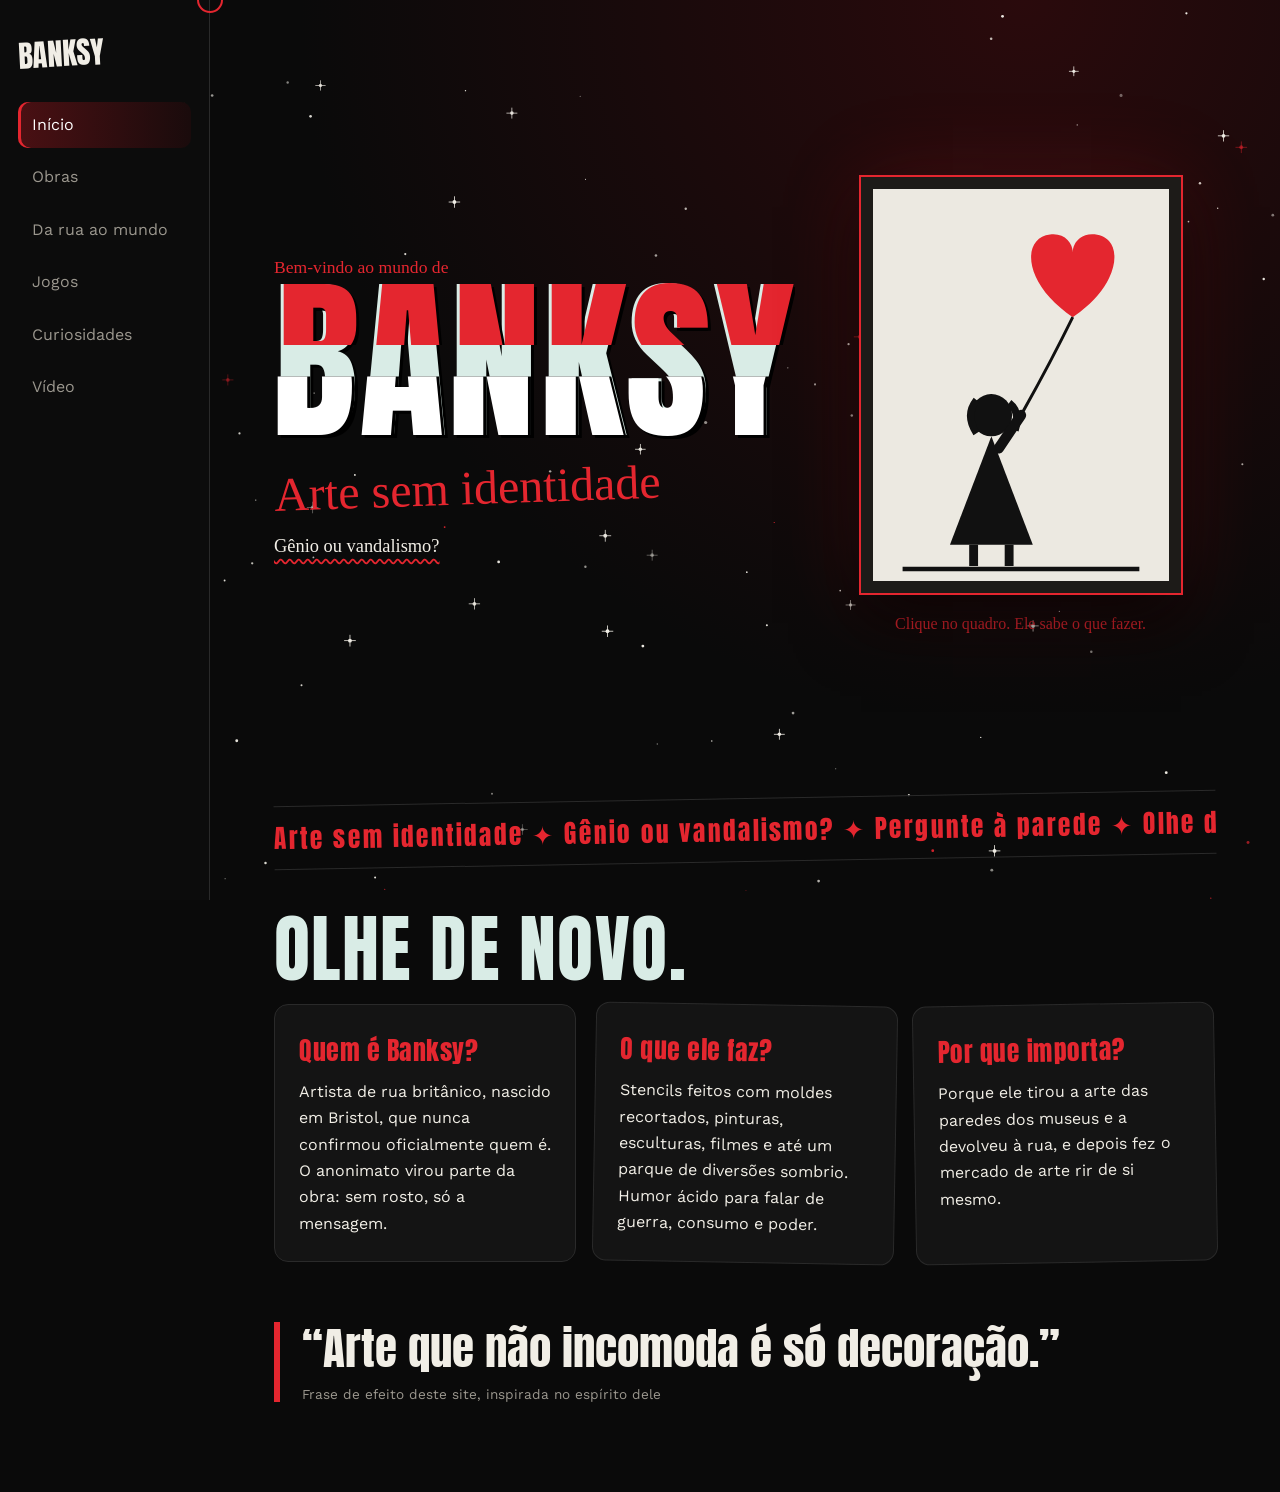
==== index.html @ e1e039fa "Update art pieces list in index.html" ====
<!DOCTYPE html>
<html lang="pt-BR">
<head>
<meta charset="UTF-8">
<meta name="viewport" content="width=device-width, initial-scale=1">
<title>Banksy · Arte sem identidade</title>
<link rel="preconnect" href="https://fonts.googleapis.com">
<link rel="preconnect" href="https://fonts.gstatic.com" crossorigin>
<link href="https://fonts.googleapis.com/css2?family=Anton&family=Permanent+Marker&family=Work+Sans:wght@400;500;700&display=swap" rel="stylesheet">
<style>
:root{--bg:#0a0a0a;--ink:#f1eee6;--red:#e4262f;--mute:#9b978e;--line:#2a2a2a;--card:#141414}
*{box-sizing:border-box;margin:0}
html{scroll-behavior:smooth}
body{background:var(--bg);color:var(--ink);font:400 1rem/1.65 'Work Sans',system-ui,sans-serif;padding-left:210px;min-height:100vh;
background-image:radial-gradient(circle at 80% 0,#2a0a0c 0,transparent 40%)}
h1,h2,h3{font-family:Anton,Impact,sans-serif;font-weight:400;letter-spacing:.02em}
.hand{font-family:'Permanent Marker',cursive;color:var(--red)}
:focus-visible{outline:2px solid var(--red);outline-offset:3px}
.side{position:fixed;inset:0 auto 0 0;width:210px;padding:28px 18px;border-right:1px solid var(--line);background:#0c0c0c;display:flex;flex-direction:column;gap:6px;z-index:20}
.logo{font:1.9rem Anton;color:var(--ink);text-decoration:none;margin-bottom:22px;transform:rotate(-3deg);display:inline-block}
.side button{all:unset;cursor:pointer;padding:10px 14px;border-radius:10px;color:var(--mute);transition:.2s;user-select:none}
.side button:hover{color:var(--ink);background:#1a1a1a}
.side button.on{color:#fff;background:linear-gradient(90deg,#4a1013,#1a0b0c);box-shadow:inset 3px 0 var(--red)}
.side button:focus-visible{outline:2px solid var(--red)}
.tab{display:none;padding:56px clamp(20px,5vw,72px) 90px;max-width:1200px}
.tab.on{display:block;animation:in .5s ease}
@keyframes in{from{opacity:0;transform:translateY(14px)}}
.title{font-size:clamp(2.4rem,6vw,4.6rem);line-height:1;margin-bottom:18px;text-transform:uppercase;color:#d9ece6}
.lead{color:var(--mute);max-width:60ch;margin-bottom:26px}
.hero{position:relative;display:grid;grid-template-columns:1.2fr 1fr;gap:30px;align-items:center;min-height:78vh;margin-bottom:40px}
#spray{position:absolute;inset:-20px;width:calc(100% + 40px);height:calc(100% + 40px);pointer-events:none}
.hero-text{position:relative}
.small{font-size:1.1rem}.big{font-size:clamp(1.8rem,4vw,3rem);transform:rotate(-2deg);margin:6px 0}.under{font-size:1.15rem;color:var(--ink);text-decoration:underline wavy var(--red);text-underline-offset:6px}
.glitch{position:relative;font-size:clamp(5rem,15vw,11rem);line-height:.9;color:#d9ece6;text-shadow:3px 3px 0 #000}
.glitch::before,.glitch::after{content:attr(data-text);position:absolute;inset:0;overflow:hidden}
.glitch::before{color:var(--red);left:3px;clip-path:inset(0 0 60% 0);animation:gl 3.5s infinite steps(1)}
.glitch::after{color:#fff;left:-3px;clip-path:inset(60% 0 0 0);animation:gl 3.5s infinite steps(1) reverse}
@keyframes gl{0%,90%,100%{transform:none;opacity:0}92%{transform:translate(-6px,2px);opacity:.9}95%{transform:translate(5px,-2px);opacity:.9}}
.frame-wrap{position:relative;text-align:center}
.frame{position:relative;width:min(100%,320px);aspect-ratio:200/260;margin:0 auto;border:12px solid #1d1b18;outline:2px solid var(--red);box-shadow:0 30px 60px #000a,0 0 80px #e4262f33;cursor:pointer;background:#ece9e1}
.strip{position:absolute;top:0;height:100%;width:10%;overflow:hidden;transition:transform 1.4s cubic-bezier(.5,0,.3,1)}
.strip svg,.strip img{position:absolute;top:0;height:100%;width:1000%;object-fit:cover}
.frame.shred .strip{transform:translateY(var(--d)) rotate(var(--r))}
.frame-wrap figcaption{margin-top:18px;font-size:1rem}
.cards3{display:grid;grid-template-columns:repeat(auto-fit,minmax(240px,1fr));gap:18px}
.card{background:var(--card);border:1px solid var(--line);padding:24px;border-radius:14px;transition:.3s}
.card:nth-child(2){transform:rotate(1deg)}.card:nth-child(3){transform:rotate(-1deg)}
.card:hover{transform:none;border-color:var(--red)}
.card h3{font-size:1.6rem;color:var(--red);margin-bottom:8px}
.quote{margin:60px 0 0;font:clamp(1.6rem,4vw,2.8rem)/1.2 Anton;border-left:6px solid var(--red);padding-left:22px}
.quote span{display:block;font:.85rem 'Work Sans';color:var(--mute);margin-top:10px}
.tools{display:flex;flex-wrap:wrap;gap:10px;margin-bottom:18px}
input{background:var(--card);border:1px solid var(--line);color:var(--ink);padding:10px 14px;border-radius:10px;font:inherit;min-width:240px}
.chip{background:none;border:1px solid var(--line);color:var(--ink);padding:8px 16px;border-radius:99px;cursor:pointer;font:inherit}
.chip.on,.chip:hover{background:var(--red);border-color:var(--red)}
.table-wrap{overflow-x:auto;border:1px solid var(--line);border-radius:14px}
table{border-collapse:collapse;width:100%;min-width:640px}
th,td{padding:14px 16px;text-align:left;border-bottom:1px solid var(--line);vertical-align:top}
th{font:1.05rem Anton;letter-spacing:.06em;color:var(--red);cursor:pointer;background:#111;position:sticky;top:0}
tbody tr{transition:.2s}tbody tr:hover{background:#1c0d0e}
.tag{display:inline-block;font-size:.72rem;border:1px solid var(--red);color:var(--red);padding:1px 8px;border-radius:99px;margin-left:8px;vertical-align:middle}
.timeline{list-style:none;position:relative;padding-left:44px;max-width:760px}
.timeline::before,.timeline .fill{content:"";position:absolute;left:11px;top:0;width:3px;background:var(--line)}
.timeline::before{bottom:0}
.timeline .fill{background:var(--red);height:0;box-shadow:0 0 12px var(--red);transition:height .2s}
.timeline li{position:relative;padding-bottom:38px;opacity:.35;transition:.5s}
.timeline li.seen{opacity:1}
.timeline li::before{content:"";position:absolute;left:-41px;top:6px;width:17px;height:17px;border-radius:50%;background:var(--bg);border:3px solid var(--line);transition:.4s}
.timeline li.seen::before{border-color:var(--red);background:var(--red)}
.timeline .yr{font:2.2rem Anton;color:#d9ece6}.timeline h3{font-size:1.2rem;color:var(--red)}
.games{display:grid;grid-template-columns:repeat(auto-fit,minmax(320px,1fr));gap:28px}
.game{background:var(--card);border:1px solid var(--line);border-radius:16px;padding:24px}
.game h3{font-size:1.8rem;margin-bottom:6px}.meta{color:var(--mute);margin-bottom:14px}
.board{display:grid;grid-template-columns:repeat(4,1fr);gap:10px}
.mc{aspect-ratio:3/4;perspective:600px;border:0;background:none;padding:0;cursor:pointer;position:relative}
.mc i{position:absolute;inset:0;transition:transform .5s;transform-style:preserve-3d}
.mc .f,.mc .b{position:absolute;inset:0;backface-visibility:hidden;border-radius:10px;display:flex;flex-direction:column;align-items:center;justify-content:center;font-style:normal;text-align:center;padding:4px}
.mc .b{background:repeating-linear-gradient(45deg,#1a1a1a 0 8px,#141414 8px 16px);border:1px solid var(--line);font:2rem Anton;color:var(--red)}
.mc .f{background:var(--ink);color:#000;transform:rotateY(180deg);font-size:.66rem;font-weight:700;line-height:1.2}
.mc .f b{font-size:2.2rem;filter:grayscale(1) contrast(1.4) drop-shadow(2px 2px 0 var(--red))}
.mc.flip i{transform:rotateY(180deg)}.mc.done .f{background:var(--red);color:#fff}
.win{margin-top:14px;font-size:1.2rem}
.opt{display:block;width:100%;text-align:left;margin:8px 0;padding:12px 16px;background:#0d0d0d;color:var(--ink);border:1px solid var(--line);border-radius:10px;cursor:pointer;font:inherit}
.opt:hover{border-color:var(--red)}.ok{background:#1f3a24!important;border-color:#4caf50!important}.no{background:#3a1416!important;border-color:var(--red)!important}
.exp{color:var(--mute);margin:10px 0}
.flips{display:grid;grid-template-columns:repeat(auto-fit,minmax(250px,1fr));gap:18px}
.flip{height:220px;perspective:900px;cursor:pointer;border:0;background:none;padding:0;color:inherit;font:inherit;text-align:left}
.flip div{position:relative;height:100%;transition:transform .6s;transform-style:preserve-3d}
.flip.on div{transform:rotateY(180deg)}
.flip span{position:absolute;inset:0;padding:22px;border-radius:14px;backface-visibility:hidden;display:flex;flex-direction:column;justify-content:center}
.flip .a{background:var(--card);border:1px solid var(--line);font:1.7rem/1.15 Anton}
.flip .a small{font:.9rem 'Permanent Marker';color:var(--red);margin-top:12px}
.flip .z{background:var(--red);color:#fff;transform:rotateY(180deg);font-size:.98rem;line-height:1.5}
.video{aspect-ratio:16/9;max-width:960px;border:2px solid var(--red);border-radius:14px;overflow:hidden;box-shadow:0 0 80px #e4262f33}
.video iframe{width:100%;height:100%;border:0}
.vlink{margin:18px 0 0}.vlink a{text-decoration:none;color:#fff;display:inline-block;margin-left:8px}
.cursor{position:fixed;width:26px;height:26px;border:2px solid var(--red);border-radius:50%;pointer-events:none;z-index:99;transform:translate(-50%,-50%);transition:width .2s,height .2s,background .2s;display:none}
.cursor.big{width:54px;height:54px;background:#e4262f33}
@media(pointer:fine){.cursor{display:block}}
#stars{position:fixed;inset:0;width:100%;height:100%;pointer-events:none;z-index:0}
main{position:relative;z-index:1}
.rat{position:fixed;bottom:10px;left:-100px;width:84px;z-index:15;pointer-events:none;animation:run 16s linear infinite 4s}
.rat .rb{animation:bob .25s steps(2) infinite}
@keyframes run{to{left:calc(100vw + 100px)}}
@keyframes bob{50%{transform:translateY(-2px) rotate(-2deg)}}
.marquee{overflow:hidden;white-space:nowrap;border-block:1px solid var(--line);margin:0 0 50px;padding:12px 0;font:1.6rem Anton;letter-spacing:.08em;color:var(--red);transform:rotate(-1deg)}
.marquee div{display:inline-block;animation:mq 28s linear infinite}
@keyframes mq{to{transform:translateX(-50%)}}
.foto{display:block;width:72px;height:72px;object-fit:cover;border-radius:8px;border:1px solid var(--line)}
.ph{display:flex;align-items:center;justify-content:center;background:repeating-linear-gradient(45deg,#181818 0 8px,#111 8px 16px);color:var(--mute);font-size:.7rem;text-align:center;line-height:1.2}
.timeline .foto{width:100%;max-width:360px;height:180px;margin-top:12px}
.mc .f .foto{width:100%;height:60%;border:0;border-radius:6px 6px 0 0}
.game.wide{grid-column:1/-1}
#wall{width:100%;height:auto;background:#161513;border:2px solid var(--line);border-radius:12px;touch-action:none;cursor:crosshair;background-image:linear-gradient(#ffffff08 1px,transparent 1px),linear-gradient(90deg,#ffffff08 1px,transparent 1px);background-size:60px 30px}
@media(max-width:820px){
body{padding:0 0 70px}
.side{inset:auto 0 0 0;width:auto;flex-direction:row;overflow-x:auto;padding:8px;border-right:0;border-top:1px solid var(--line)}
.side .logo{display:none}.side button{white-space:nowrap;font-size:.85rem}
.hero{grid-template-columns:1fr}.tab{padding-top:36px}
.rat{bottom:76px}
}
@media(prefers-reduced-motion:reduce){*{animation:none!important;transition:none!important}}
</style>
</head>
<body>
<canvas id="stars" aria-hidden="true"></canvas>
<div class="cursor" aria-hidden="true"></div>
<svg class="rat" aria-hidden="true" viewBox="0 0 84 44"><g class="rb"><path d="M12 30q0-15 24-15 18 0 28 8l14-5-5 9q-7 9-26 9H22q-10 0-10-6z" fill="#0a0a0a" stroke="#f1eee6" stroke-width="1.6"/><path d="M58 17l4-9 5 9z" fill="#e4262f"/><circle cx="70" cy="22" r="2" fill="#e4262f"/><path d="M12 30q-9 2-10 12" stroke="#f1eee6" stroke-width="1.6" fill="none"/><path d="M26 39v4M48 39v4" stroke="#f1eee6" stroke-width="2"/></g></svg>

<nav class="side" aria-label="Principal">
  <a class="logo" href="#inicio" data-tab="inicio">BANKSY</a>
  <button data-tab="inicio" class="on">Início</button>
  <button data-tab="obras">Obras</button>
  <button data-tab="tempo">Da rua ao mundo</button>
  <button data-tab="jogos">Jogos</button>
  <button data-tab="curiosidades">Curiosidades</button>
  <button data-tab="video">Vídeo</button>
</nav>

<main>
<section id="inicio" class="tab on">
  <div class="hero">
    <canvas id="spray"></canvas>
    <div class="hero-text">
      <p class="hand small">Bem-vindo ao mundo de</p>
      <h1 class="glitch" data-text="BANKSY">BANKSY</h1>
      <p class="hand big">Arte sem identidade</p>
      <p class="hand under">Gênio ou vandalismo?</p>
    </div>
    <figure class="frame-wrap">
      <div class="frame" id="frame" tabindex="0" role="button" aria-label="Clique para triturar a obra"></div>
      <figcaption class="hand">Clique no quadro. Ele sabe o que fazer.</figcaption>
    </figure>
  </div>

  <div class="marquee" aria-hidden="true"><div>Arte sem identidade ✦ Gênio ou vandalismo? ✦ Pergunte à parede ✦ Olhe de novo ✦ Arte sem identidade ✦ Gênio ou vandalismo? ✦ Pergunte à parede ✦ Olhe de novo ✦ </div></div>
  <h2 class="title">Olhe de novo.</h2>
  <div class="cards3">
    <article class="card"><h3>Quem é Banksy?</h3><p>Artista de rua britânico, nascido em Bristol, que nunca confirmou oficialmente quem é. O anonimato virou parte da obra: sem rosto, só a mensagem.</p></article>
    <article class="card"><h3>O que ele faz?</h3><p>Stencils feitos com moldes recortados, pinturas, esculturas, filmes e até um parque de diversões sombrio. Humor ácido para falar de guerra, consumo e poder.</p></article>
    <article class="card"><h3>Por que importa?</h3><p>Porque ele tirou a arte das paredes dos museus e a devolveu à rua, e depois fez o mercado de arte rir de si mesmo.</p></article>
  </div>
  <blockquote class="quote">“Arte que não incomoda é só decoração.”<span>Frase de efeito deste site, inspirada no espírito dele</span></blockquote>
</section>

<section id="obras" class="tab">
  <h2 class="title">As obras.</h2>
  <p class="lead">Das mais famosas às que poucos conhecem. Clique nos títulos da tabela para ordenar.</p>
  <div class="tools">
    <input id="busca" type="search" placeholder="Buscar obra, cidade ou ano" aria-label="Buscar">
    <button class="chip on" data-f="todas">Todas</button>
    <button class="chip" data-f="famosa">Famosas</button>
    <button class="chip" data-f="rara">Pouco conhecidas</button>
  </div>
  <div class="table-wrap">
    <table id="tabela">
      <thead><tr><th>Imagem</th><th data-k="nome">Obra</th><th data-k="ano">Ano</th><th data-k="local">Local</th><th>Por que é marcante</th></tr></thead>
      <tbody></tbody>
    </table>
  </div>
</section>

<section id="tempo" class="tab">
  <h2 class="title">Da rua ao mundo.</h2>
  <p class="lead">Do grafite ilegal em Bristol aos leilões de milhões. Role para acompanhar a linha.</p>
  <ol class="timeline" id="timeline"></ol>
</section>

<section id="jogos" class="tab">
  <h2 class="title">Jogue com seu olhar crítico.</h2>
  <div class="games">
    <div class="game">
      <h3>Jogo da memória</h3>
      <p class="meta">Jogadas: <b id="moves">0</b> · Recorde: <b id="best">–</b> <button class="chip" id="reset">Reiniciar</button></p>
      <div class="board" id="board"></div>
      <p class="hand win" id="win" hidden>Você achou todas. Agora fuja antes da polícia.</p>
    </div>
    <div class="game wide">
      <h3>Pinte seu muro</h3>
      <p class="meta">Segure e arraste para usar o spray. <button class="chip on" data-c="#e4262f">Vermelho</button><button class="chip" data-c="#f1eee6">Branco</button><button class="chip" data-c="#000000">Preto</button><button class="chip" id="stamp">Carimbar coração</button><button class="chip" id="clear">Limpar</button></p>
      <canvas id="wall" width="900" height="340" aria-label="Muro para pintar"></canvas>
    </div>
    <div class="game">
      <h3>Mito ou verdade?</h3>
      <div id="quiz"></div>
    </div>
  </div>
</section>

<section id="curiosidades" class="tab">
  <h2 class="title">Curiosidades que provocam.</h2>
  <p class="lead">Toque nos cartões para virar.</p>
  <div class="flips" id="flips"></div>
</section>

<section id="video" class="tab">
  <h2 class="title">Assista.</h2>
  <div class="video"><iframe src="https://www.youtube-nocookie.com/embed/Ux6Gbmv82C0" title="Vídeo sobre Banksy" allow="accelerometer; autoplay; clipboard-write; encrypted-media; gyroscope; picture-in-picture; web-share" referrerpolicy="strict-origin-when-cross-origin" allowfullscreen loading="lazy"></iframe></div>
  <p class="lead vlink">O vídeo não carregou? <a class="chip on" href="https://youtu.be/Ux6Gbmv82C0" target="_blank" rel="noopener">Assistir no YouTube</a></p>
</section>
</main>

<script>
/* COLOQUE SEUS LINKS DE IMAGEM: preencha img:'' nas obras, o 4º item de cada linha do tempo e o 3º item de cada carta da memória. */
const foto=(u,alt)=>u?`<img class="foto" src="${u}" alt="${alt}" loading="lazy">`:`<div class="foto ph">sua imagem aqui</div>`;
const OBRAS = [
 {img:'https://www.sothebys.com/en/articles/sothebys-gets-banksyed-at-contemporary-art-auction-in-london',nome:'Girl with Balloon',ano:2002,local:'Londres, Reino Unido',t:'famosa',d:'Menina soltando um balão vermelho em forma de coração. Em 2018, uma versão emoldurada se autodestruiu em leilão.'},
 {img:'https://thursd.com/storage/media/22445/responsive-images/wordpress-header-banksy-advocates-for-peace-with-rage-the-flower-thrower___media_library_original_1200_600.jpg',nome:'Flower Thrower',ano:2003,local:'Jerusalém e Belém',t:'famosa',d:'Manifestante lança um buquê em vez de uma bomba. Virou símbolo de paz.'},
 {img:'https://m.media-amazon.com/images/I/71Lkat2YnFL._AC_SY300_SX300_QL70_ML2_AIweblab1392912,T1_.jpg',nome:'Kissing Coppers',ano:2004,local:'Brighton, Reino Unido',t:'famosa',d:'Dois policiais se beijando, na parede de um pub. Uma provocação sobre autoridade e afeto.'},
 {img:'https://ichef.bbci.co.uk/news/1024/cpsprodpb/a532/live/5bbd52c0-f9ac-11ef-8c03-7dfdbeeb2526.jpg.webp',nome:'Crude Oils (ratos)',ano:2005,local:'Londres, Reino Unido',t:'rara',d:'Releituras de quadros clássicos tomadas por ratos, exibidas em exposição.'},
 {img:'https://veja.abril.com.br/wp-content/uploads/2020/09/bansky.jpg?resize=1280%2C720&quality=70&strip=info',nome:'Show Me the Monet',ano:2005,local:'Londres, Reino Unido',t:'rara',d:'Uma ponte de Monet com carrinhos de supermercado e cones de trânsito afundados.'},
 {img:'https://encrypted-tbn0.gstatic.com/images?q=tbn:ANd9GcQ-8vikH1GeEPZrZ1YcWGbdvGUaqhsnuVkppW0xK3kpNJgznlt0ngqNASbn&s=10',nome:'Barely Legal',ano:2006,local:'Los Angeles, EUA',t:'rara',d:'Exposição com um elefante pintado em uma sala, para falar do problema que todos fingem não ver.'},
 {img:'https://sothebys-com.brightspotcdn.com/cc/ae/dd9608674cfd977dddeb5ca4091d/001l19024-bbws6.jpg',nome:'Devolved Parliament',ano:2009,local:'Londres, Reino Unido',t:'rara',d:'Parlamento britânico ocupado por chimpanzés. Foi vendida em 2019 por cerca de 9,9 milhões de libras.'},
 {img:'https://news.justcollecting.com/wp-content/uploads/2018/10/banksy-slave-labour.jpg',nome:'Slave Labour',ano:2012,local:'Londres, Reino Unido',t:'rara',d:'Criança costurando bandeirinhas, ligada ao jubileu da rainha. Foi retirada da parede e levada a leilão.'},
 {img:'https://brunei.desertcart.com/products/13746635-banksy-mobile-phone-lovers-distracted-urban-graffiti-stencil-spray-paint-artist-art-poster-12-x-18',nome:'Mobile Lovers',ano:2014,local:'Bristol, Reino Unido',t:'rara',d:'Casal abraçado, mas cada um olhando o próprio celular.'},
 {img:'https://www.sothebys.com/en/articles/latest-banksy-artwork-love-is-in-the-bin-created-live-at-auction',nome:'Love is in the Bin',ano:2018,local:'Sotheby’s, Londres',t:'famosa',d:'A moldura triturou a tela logo após a venda. Revendida em 2021 por cerca de 18,6 milhões de libras.'},
 {img:'https://dasartes.com.br/de-arte-a-z/banksy-doa-nova-obra-de-arte-homenageando-trabalhadores-da-saude-para-hospital-britanico/',nome:'Game Changer',ano:2020,local:'Southampton, Reino Unido',t:'rara',d:'Criança brincando com um super-herói enfermeiro, doada a um hospital durante a pandemia.'},
 {img:'https://www.cnn.com/2022/11/12/europe/banksy-artwork-ukraine-intl',nome:'Murais de Borodianka',ano:2022,local:'Ucrânia',t:'rara',d:'Obras pintadas em prédios destruídos pela guerra, como uma criança derrubando um adulto no judô.'}
];
const LINHA = [
 ['Anos 1990','Bristol: o começo','Ele aparece na cena de grafite de Bristol, cidade conhecida pela cultura de rua e pela música. Começa pintando à mão livre.',''],
 ['Fim dos 1990','A virada do stencil','O molde recortado deixa o trabalho mais rápido e anônimo, útil para quem pinta na ilegalidade.',''],
 ['Início dos 2000','Londres vira palco','Ratos, macacos e policiais surgem pelas ruas. A menina com o balão aparece em 2002.',''],
 ['2005','Muro na Cisjordânia','Pinta obras no muro de separação em Belém e Jerusalém e chama atenção global.',''],
 ['2005','Invade os museus','Pendura obras próprias, sem permissão, em museus de Londres e Nova York.',''],
 ['2010','Exit Through the Gift Shop','Seu filme é indicado ao Oscar de melhor documentário.',''],
 ['2013','Nova York, um mês','A residência “Better Out Than In” cria uma obra nova por dia pela cidade.',''],
 ['2015','Dismaland','Um parque de diversões sombrio em Weston-super-Mare, na Inglaterra, recebe milhares de visitantes.',''],
 ['2017','Walled Off Hotel','Abre um hotel em Belém, de frente para o muro, com quartos e obras suas.',''],
 ['2018','A tela se tritura','Girl with Balloon se destrói após ser vendida na Sotheby’s e ganha outro nome e outro valor.',''],
 ['2022','Ucrânia','Obras surgem em Kiev e arredores, e a guerra vira tema direto.','']
];
const CURIOS = [
 ['Ninguém sabe quem ele é','Teorias existem, mas nunca houve confirmação oficial dele.','O anonimato protege contra processos e aumenta o mistério.'],
 ['Ele já vendeu notas falsas','Notas de libra com o rosto de Diana, chamadas Di-Faced Tenner, foram distribuídas em um carnaval.','Era sátira, mas o formato imitava dinheiro de verdade.'],
 ['Quadros de graça nas ruas','Em 2013, uma banca em Nova York vendeu obras autênticas por 60 dólares.','Quase ninguém comprou. Três horas depois, só uma pessoa havia levado.'],
 ['Pest Control','Só um órgão de autenticação, criado por ele, certifica obras como verdadeiras.','Quem compra um “Banksy” precisa passar por ele.'],
 ['O caso da trituradora','Dizem que ele escondeu o mecanismo na moldura anos antes.','Depois da venda, a obra valeu ainda mais.'],
 ['Parque de diversões do mal','Dismaland tinha atrações como um castelo em ruínas e um carrossel de cavalos.','Foi desmontado, e a madeira virou abrigo para refugiados em Calais.']
];
const MEM = [['🎈','Girl with Balloon',''],['🐀','Rato',''],['💐','Flower Thrower',''],['👮','Kissing Coppers',''],['🐒','Macacos',''],['📱','Mobile Lovers',''],['🏨','Walled Off',''],['✂️','Love is in the Bin','']];
const QUIZ = [
 ['Banksy é de Bristol, na Inglaterra.',true,'Segundo a maioria dos relatos, sim, mas ele nunca confirmou.'],
 ['A identidade de Banksy foi oficialmente revelada.',false,'Nunca foi confirmada. Há apenas teorias.'],
 ['Girl with Balloon se destruiu após um leilão.',true,'Foi em 2018, na Sotheby’s.'],
 ['Banksy abriu um hotel em frente a um muro de separação.',true,'O Walled Off Hotel fica em Belém.'],
 ['Dismaland ficava em Paris.',false,'Ficava em Weston-super-Mare, na Inglaterra.']
];

/* ---------- Abas ---------- */
const tabs=[...document.querySelectorAll('.tab')], btns=[...document.querySelectorAll('[data-tab]')];
function go(id){
  if(!document.getElementById(id)) id='inicio';
  tabs.forEach(t=>t.classList.toggle('on',t.id===id));
  document.querySelectorAll('.side button').forEach(b=>b.classList.toggle('on',b.dataset.tab===id));
  try{history.replaceState(null,'','#'+id)}catch(e){}
  scrollTo(0,0);
  if(id==='tempo') updTimeline();
}
btns.forEach(b=>b.addEventListener('click',e=>{e.preventDefault();go(b.dataset.tab)}));
addEventListener('hashchange',()=>go(location.hash.slice(1)));

/* ---------- Quadro que se tritura ---------- */
const SVG=`<svg viewBox="0 0 200 260" preserveAspectRatio="none" xmlns="http://www.w3.org/2000/svg"><rect width="200" height="260" fill="#ece9e1"/><path d="M135 85C100 62 100 30 122 30c8 0 13 6 13 12 0-6 5-12 13-12 22 0 22 32-13 55z" fill="#e4262f"/><path d="M135 85Q120 115 100 150" stroke="#111" stroke-width="2" fill="none"/><circle cx="80" cy="150" r="14" fill="#111"/><path d="M70 140q-8 10 0 22M92 142q8 6 4 18" stroke="#111" stroke-width="5" fill="none"/><path d="M85 172L100 150" stroke="#111" stroke-width="7" stroke-linecap="round"/><path d="M80 164L52 236h56z" fill="#111"/><path d="M68 236v14M92 236v14" stroke="#111" stroke-width="6"/><path d="M20 252h160" stroke="#111" stroke-width="3"/></svg>`;
const IMG_HERO='https://sothebys-com.brightspotcdn.com/83/e9/cca6390449ed946af7d71de68d6d/banksy-girl-with-red-balloon.jpg';
const frame=document.getElementById('frame');
for(let i=0;i<10;i++){
  const s=document.createElement('div'); s.className='strip'; s.style.left=i*10+'%';
  s.style.setProperty('--d',(38+Math.random()*22)+'%'); s.style.setProperty('--r',(Math.random()*8-4)+'deg');
  s.style.transitionDelay=(i*.07)+'s'; s.innerHTML=SVG;
  s.firstChild.style.left=-i*100+'%'; frame.appendChild(s);
}
let shredTimer;
function shred(){frame.classList.toggle('shred');clearTimeout(shredTimer);
  if(frame.classList.contains('shred')) shredTimer=setTimeout(()=>frame.classList.remove('shred'),5000);}
frame.addEventListener('click',shred);
frame.addEventListener('keydown',e=>{if(e.key==='Enter'||e.key===' '){e.preventDefault();shred()}});

/* ---------- Spray no herói ---------- */
const cv=document.getElementById('spray'), cx=cv.getContext('2d');
function fit(){cv.width=cv.offsetWidth;cv.height=cv.offsetHeight}
fit(); addEventListener('resize',fit);
if(!matchMedia('(prefers-reduced-motion:reduce)').matches){
  document.querySelector('.hero').addEventListener('mousemove',e=>{
    const r=cv.getBoundingClientRect(),x=e.clientX-r.left,y=e.clientY-r.top;
    for(let i=0;i<10;i++){const a=Math.random()*6.28,d=Math.random()*18;
      cx.fillStyle=Math.random()<.8?'#e4262f':'#f1eee6';
      cx.fillRect(x+Math.cos(a)*d,y+Math.sin(a)*d,1+Math.random()*2.5,1+Math.random()*2.5)}
  });
  (function fade(){cx.globalCompositeOperation='destination-out';cx.fillStyle='rgba(0,0,0,.025)';
    cx.fillRect(0,0,cv.width,cv.height);cx.globalCompositeOperation='source-over';requestAnimationFrame(fade)})();
}

/* ---------- Cursor ---------- */
const cur=document.querySelector('.cursor');
addEventListener('mousemove',e=>{cur.style.left=e.clientX+'px';cur.style.top=e.clientY+'px';
  cur.classList.toggle('big',!!e.target.closest('button,a,input,.frame,.opt'))});

/* ---------- Tabela ---------- */
let filtro='todas',ord={k:'ano',asc:true};
const tb=document.querySelector('#tabela tbody'),busca=document.getElementById('busca');
function tabela(){
  const q=busca.value.toLowerCase();
  const l=OBRAS.filter(o=>(filtro==='todas'||o.t===filtro)&&(o.nome+o.local+o.ano+o.d).toLowerCase().includes(q))
    .sort((a,b)=>(a[ord.k]>b[ord.k]?1:-1)*(ord.asc?1:-1));
  tb.innerHTML=l.map(o=>`<tr><td>${foto(o.img,o.nome)}</td><td>${o.nome}<span class="tag">${o.t==='famosa'?'famosa':'rara'}</span></td><td>${o.ano}</td><td>${o.local}</td><td>${o.d}</td></tr>`).join('')||'<tr><td colspan="5">Nada encontrado. Tente outra palavra.</td></tr>';
}
busca.addEventListener('input',tabela);
document.querySelectorAll('[data-f]').forEach(c=>c.addEventListener('click',()=>{
  filtro=c.dataset.f;document.querySelectorAll('[data-f]').forEach(x=>x.classList.toggle('on',x===c));tabela()}));
document.querySelectorAll('th[data-k]').forEach(h=>h.addEventListener('click',()=>{
  ord={k:h.dataset.k,asc:ord.k===h.dataset.k?!ord.asc:true};tabela()}));
tabela();

/* ---------- Linha do tempo ---------- */
const tl=document.getElementById('timeline');
tl.innerHTML='<span class="fill"></span>'+LINHA.map(l=>`<li><div class="yr">${l[0]}</div><h3>${l[1]}</h3><p>${l[2]}</p>${foto(l[3],l[1])}</li>`).join('');
function updTimeline(){
  const items=[...tl.querySelectorAll('li')],h=innerHeight*.75;let last=0;
  items.forEach(li=>{const seen=li.getBoundingClientRect().top<h;li.classList.toggle('seen',seen);if(seen)last=li.offsetTop+12});
  tl.querySelector('.fill').style.height=last+'px';
}
addEventListener('scroll',updTimeline);

/* ---------- Curiosidades ---------- */
document.getElementById('flips').innerHTML=CURIOS.map(c=>`<button class="flip"><div><span class="a">${c[0]}<small>toque para virar</small></span><span class="z">${c[1]}<br><br><b>${c[2]}</b></span></div></button>`).join('');
document.querySelectorAll('.flip').forEach(f=>f.addEventListener('click',()=>f.classList.toggle('on')));

/* ---------- Jogo da memória ---------- */
const board=document.getElementById('board'),movesEl=document.getElementById('moves'),bestEl=document.getElementById('best'),winEl=document.getElementById('win');
let moves,open,matched;
const getBest=()=>{try{return localStorage.getItem('bk-best')}catch(e){return null}};
function showBest(){bestEl.textContent=getBest()||'–'}
function memoria(){
  moves=0;open=[];matched=0;movesEl.textContent=0;winEl.hidden=true;showBest();
  const deck=[...MEM,...MEM].map(v=>({v,r:Math.random()})).sort((a,b)=>a.r-b.r).map(o=>o.v);
  board.innerHTML=deck.map((c,i)=>`<button class="mc" data-n="${c[1]}" aria-label="Carta ${i+1}"><i><span class="b">?</span><span class="f">${c[2]?foto(c[2],c[1]):`<b>${c[0]}</b>`}${c[1]}</span></i></button>`).join('');
  board.querySelectorAll('.mc').forEach(c=>c.addEventListener('click',()=>virar(c)));
}
function virar(c){
  if(open.length===2||c.classList.contains('flip'))return;
  c.classList.add('flip');open.push(c);
  if(open.length<2)return;
  movesEl.textContent=++moves;
  const [a,b]=open;
  if(a.dataset.n===b.dataset.n){
    a.classList.add('done');b.classList.add('done');open=[];
    if(++matched===MEM.length){winEl.hidden=false;const best=getBest();
      if(!best||moves<+best){try{localStorage.setItem('bk-best',moves)}catch(e){}showBest()}}
  }else setTimeout(()=>{a.classList.remove('flip');b.classList.remove('flip');open=[]},900);
}
document.getElementById('reset').addEventListener('click',memoria);
memoria();

/* ---------- Quiz ---------- */
const qz=document.getElementById('quiz');let qi=0,pts=0;
function pergunta(){
  if(qi>=QUIZ.length){qz.innerHTML=`<p class="hand win">Você acertou ${pts} de ${QUIZ.length}.</p><button class="chip" id="again">Jogar de novo</button>`;
    document.getElementById('again').onclick=()=>{qi=0;pts=0;pergunta()};return}
  const q=QUIZ[qi];
  qz.innerHTML=`<p class="meta">Pergunta ${qi+1} de ${QUIZ.length}</p><p><b>${q[0]}</b></p><button class="opt" data-v="true">Verdade</button><button class="opt" data-v="false">Mito</button><p class="exp"></p>`;
  qz.querySelectorAll('.opt').forEach(o=>o.addEventListener('click',()=>{
    const ok=(o.dataset.v==='true')===q[1];if(ok)pts++;
    qz.querySelectorAll('.opt').forEach(x=>{x.disabled=true;x.classList.add((x.dataset.v==='true')===q[1]?'ok':'no')});
    qz.querySelector('.exp').innerHTML=(ok?'Certo. ':'Errou. ')+q[2]+' <button class="chip" id="nx">Próxima</button>';
    document.getElementById('nx').onclick=()=>{qi++;pergunta()};
  }));
}
pergunta();

go(location.hash.slice(1)||'inicio');

/* ---------- Estrelas que se mexem ---------- */
const sc=document.getElementById('stars'),sx=sc.getContext('2d');let S=[];
const calm=matchMedia('(prefers-reduced-motion:reduce)').matches;
function initStars(){sc.width=innerWidth;sc.height=innerHeight;
  S=Array.from({length:Math.round(innerWidth*innerHeight/9000)},()=>({x:Math.random()*sc.width,y:Math.random()*sc.height,r:Math.random()*1.6+.4,v:Math.random()*.25+.05,p:Math.random()*6.28,s:Math.random()*2+.8,red:Math.random()<.12}))}
let shoot=null;
function drawStars(t){
  sx.clearRect(0,0,sc.width,sc.height);
  S.forEach(s=>{
    if(!calm){s.y-=s.v;s.x-=s.v*.4;if(s.y<-5){s.y=sc.height+5;s.x=Math.random()*sc.width}if(s.x<-5)s.x=sc.width+5}
    const a=.35+.65*Math.abs(Math.sin(t/1000*s.s+s.p));
    sx.globalAlpha=a;sx.fillStyle=s.red?'#e4262f':'#f1eee6';
    sx.beginPath();sx.arc(s.x,s.y,s.r,0,6.28);sx.fill();
    if(s.r>1.6){sx.fillRect(s.x-s.r*3,s.y-.4,s.r*6,.8);sx.fillRect(s.x-.4,s.y-s.r*3,.8,s.r*6)}
  });
  if(!calm){
    if(!shoot&&Math.random()<.004)shoot={x:Math.random()*sc.width,y:0};
    if(shoot){const g=sx.createLinearGradient(shoot.x,shoot.y,shoot.x-90,shoot.y-45);
      g.addColorStop(0,'#fff');g.addColorStop(1,'transparent');sx.globalAlpha=1;sx.strokeStyle=g;sx.lineWidth=2;
      sx.beginPath();sx.moveTo(shoot.x,shoot.y);sx.lineTo(shoot.x-90,shoot.y-45);sx.stroke();
      shoot.x+=14;shoot.y+=7;if(shoot.y>sc.height)shoot=null}
    requestAnimationFrame(drawStars)}
}
initStars();addEventListener('resize',initStars);requestAnimationFrame(drawStars);

/* ---------- Muro de spray ---------- */
const wall=document.getElementById('wall'),wx=wall.getContext('2d');let cor='#e4262f',pintando=false;
function pos(e){const r=wall.getBoundingClientRect();return[(e.clientX-r.left)*wall.width/r.width,(e.clientY-r.top)*wall.height/r.height]}
function spray(x,y){wx.fillStyle=cor;for(let i=0;i<22;i++){const a=Math.random()*6.28,d=Math.random()*Math.random()*22;wx.fillRect(x+Math.cos(a)*d,y+Math.sin(a)*d,2,2)}}
wall.addEventListener('pointerdown',e=>{pintando=true;wall.setPointerCapture(e.pointerId);spray(...pos(e))});
wall.addEventListener('pointermove',e=>{if(pintando)spray(...pos(e))});
['pointerup','pointercancel'].forEach(n=>wall.addEventListener(n,()=>pintando=false));
document.querySelectorAll('[data-c]').forEach(b=>b.addEventListener('click',()=>{cor=b.dataset.c;document.querySelectorAll('[data-c]').forEach(x=>x.classList.toggle('on',x===b))}));
document.getElementById('clear').addEventListener('click',()=>wx.clearRect(0,0,wall.width,wall.height));
document.getElementById('stamp').addEventListener('click',()=>{
  const x=80+Math.random()*(wall.width-160),y=60+Math.random()*(wall.height-160);
  wx.fillStyle='#e4262f';wx.beginPath();wx.moveTo(x,y+50);wx.bezierCurveTo(x-60,y,x-30,y-50,x,y-15);wx.bezierCurveTo(x+30,y-50,x+60,y,x,y+50);wx.fill();
  wx.strokeStyle='#f1eee6';wx.lineWidth=2;wx.beginPath();wx.moveTo(x,y+50);wx.quadraticCurveTo(x+14,y+90,x-6,y+120);wx.stroke()});
</script>
</body>
</html>
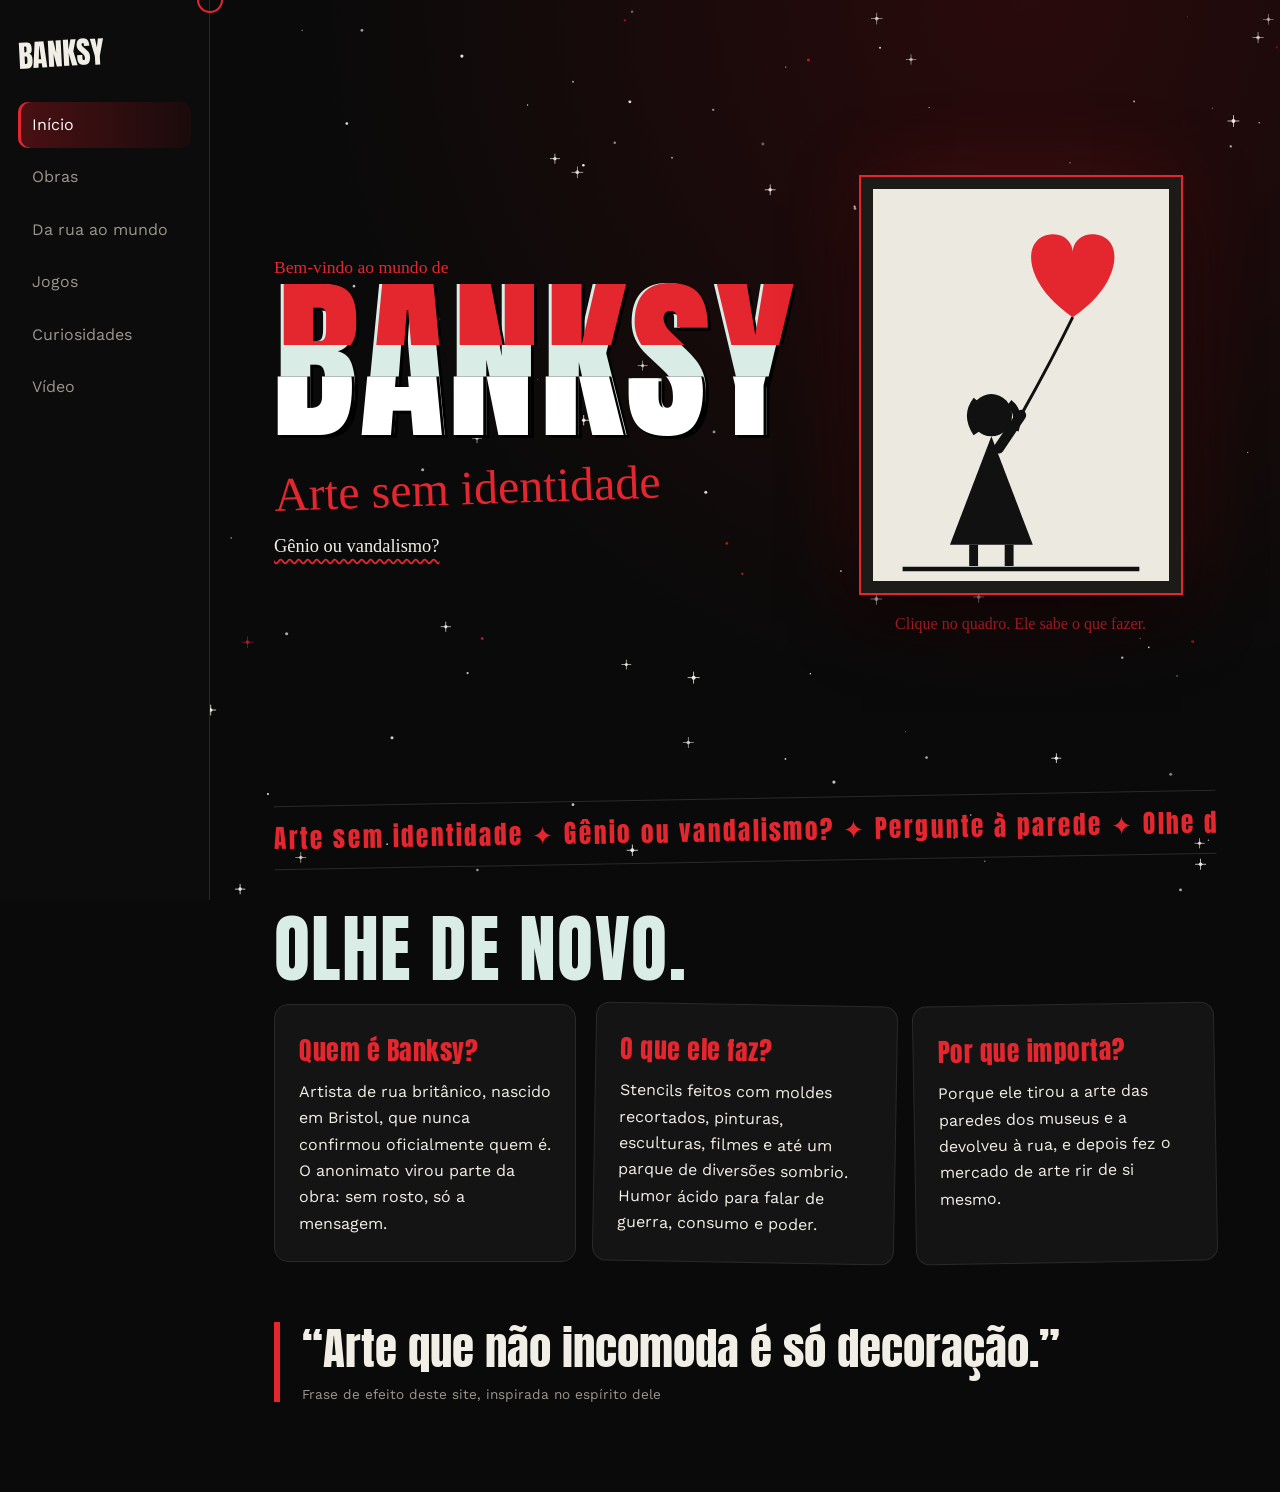
==== commit 9f22702d: "Update Banksy artworks with new images and details" ====
--- a/index.html
+++ b/index.html
@@ -224,7 +224,7 @@
 /* COLOQUE SEUS LINKS DE IMAGEM: preencha img:'' nas obras, o 4º item de cada linha do tempo e o 3º item de cada carta da memória. */
 const foto=(u,alt)=>u?`<img class="foto" src="${u}" alt="${alt}" loading="lazy">`:`<div class="foto ph">sua imagem aqui</div>`;
 const OBRAS = [
- {img:'https://www.sothebys.com/en/articles/sothebys-gets-banksyed-at-contemporary-art-auction-in-london',nome:'Girl with Balloon',ano:2002,local:'Londres, Reino Unido',t:'famosa',d:'Menina soltando um balão vermelho em forma de coração. Em 2018, uma versão emoldurada se autodestruiu em leilão.'},
+ {img:'https://banksyexplained.com/images/prints/girl-with-balloon-2004/girl-with-balloon-unsigned-sothebys-18-march-2021.jpg',nome:'Girl with Balloon',ano:2002,local:'Londres, Reino Unido',t:'famosa',d:'Menina soltando um balão vermelho em forma de coração. Em 2018, uma versão emoldurada se autodestruiu em leilão.'},
  {img:'https://thursd.com/storage/media/22445/responsive-images/wordpress-header-banksy-advocates-for-peace-with-rage-the-flower-thrower___media_library_original_1200_600.jpg',nome:'Flower Thrower',ano:2003,local:'Jerusalém e Belém',t:'famosa',d:'Manifestante lança um buquê em vez de uma bomba. Virou símbolo de paz.'},
  {img:'https://m.media-amazon.com/images/I/71Lkat2YnFL._AC_SY300_SX300_QL70_ML2_AIweblab1392912,T1_.jpg',nome:'Kissing Coppers',ano:2004,local:'Brighton, Reino Unido',t:'famosa',d:'Dois policiais se beijando, na parede de um pub. Uma provocação sobre autoridade e afeto.'},
  {img:'https://ichef.bbci.co.uk/news/1024/cpsprodpb/a532/live/5bbd52c0-f9ac-11ef-8c03-7dfdbeeb2526.jpg.webp',nome:'Crude Oils (ratos)',ano:2005,local:'Londres, Reino Unido',t:'rara',d:'Releituras de quadros clássicos tomadas por ratos, exibidas em exposição.'},
@@ -232,10 +232,10 @@
  {img:'https://encrypted-tbn0.gstatic.com/images?q=tbn:ANd9GcQ-8vikH1GeEPZrZ1YcWGbdvGUaqhsnuVkppW0xK3kpNJgznlt0ngqNASbn&s=10',nome:'Barely Legal',ano:2006,local:'Los Angeles, EUA',t:'rara',d:'Exposição com um elefante pintado em uma sala, para falar do problema que todos fingem não ver.'},
  {img:'https://sothebys-com.brightspotcdn.com/cc/ae/dd9608674cfd977dddeb5ca4091d/001l19024-bbws6.jpg',nome:'Devolved Parliament',ano:2009,local:'Londres, Reino Unido',t:'rara',d:'Parlamento britânico ocupado por chimpanzés. Foi vendida em 2019 por cerca de 9,9 milhões de libras.'},
  {img:'https://news.justcollecting.com/wp-content/uploads/2018/10/banksy-slave-labour.jpg',nome:'Slave Labour',ano:2012,local:'Londres, Reino Unido',t:'rara',d:'Criança costurando bandeirinhas, ligada ao jubileu da rainha. Foi retirada da parede e levada a leilão.'},
- {img:'https://brunei.desertcart.com/products/13746635-banksy-mobile-phone-lovers-distracted-urban-graffiti-stencil-spray-paint-artist-art-poster-12-x-18',nome:'Mobile Lovers',ano:2014,local:'Bristol, Reino Unido',t:'rara',d:'Casal abraçado, mas cada um olhando o próprio celular.'},
- {img:'https://www.sothebys.com/en/articles/latest-banksy-artwork-love-is-in-the-bin-created-live-at-auction',nome:'Love is in the Bin',ano:2018,local:'Sotheby’s, Londres',t:'famosa',d:'A moldura triturou a tela logo após a venda. Revendida em 2021 por cerca de 18,6 milhões de libras.'},
- {img:'https://dasartes.com.br/de-arte-a-z/banksy-doa-nova-obra-de-arte-homenageando-trabalhadores-da-saude-para-hospital-britanico/',nome:'Game Changer',ano:2020,local:'Southampton, Reino Unido',t:'rara',d:'Criança brincando com um super-herói enfermeiro, doada a um hospital durante a pandemia.'},
- {img:'https://www.cnn.com/2022/11/12/europe/banksy-artwork-ukraine-intl',nome:'Murais de Borodianka',ano:2022,local:'Ucrânia',t:'rara',d:'Obras pintadas em prédios destruídos pela guerra, como uma criança derrubando um adulto no judô.'}
+ {img:'https://banksyexplained.com/images/murals/mobile-lovers-2014-2/MOBILE-LOVERS-2014.jpg',nome:'Mobile Lovers',ano:2014,local:'Bristol, Reino Unido',t:'rara',d:'Casal abraçado, mas cada um olhando o próprio celular.'},
+ {img:'https://sothebys-com.brightspotcdn.com/dims4/default/4a4653a/2147483647/strip/true/crop/1800x413+0+1707/resize/1440x330!/format/webp/quality/90/?url=http%3A%2F%2Fsothebys-brightspot.s3.amazonaws.com%2Fdotcom%2F8f%2Fcd%2F387d61724c5da3914c515934de1b%2Fbanksy-love-is-in-the-bin.jpg',nome:'Love is in the Bin',ano:2018,local:'Sotheby’s, Londres',t:'famosa',d:'A moldura triturou a tela logo após a venda. Revendida em 2021 por cerca de 18,6 milhões de libras.'},
+ {img:'https://dasartes-media.storage.googleapis.com/dasartes.com.br/wp-content/uploads/2020/05/01031441/Banksy-.jpg',nome:'Game Changer',ano:2020,local:'Southampton, Reino Unido',t:'rara',d:'Criança brincando com um super-herói enfermeiro, doada a um hospital durante a pandemia.'},
+ {img:'https://encrypted-tbn0.gstatic.com/images?q=tbn:ANd9GcTYKpkppV40YkUK_S6ROghInQEu4Vh9RuRFTkrG6Iv_fFZm5kExDc2b7Wpo&s=10',nome:'Murais de Borodianka',ano:2022,local:'Ucrânia',t:'rara',d:'Obras pintadas em prédios destruídos pela guerra, como uma criança derrubando um adulto no judô.'}
 ];
 const LINHA = [
  ['Anos 1990','Bristol: o começo','Ele aparece na cena de grafite de Bristol, cidade conhecida pela cultura de rua e pela música. Começa pintando à mão livre.',''],
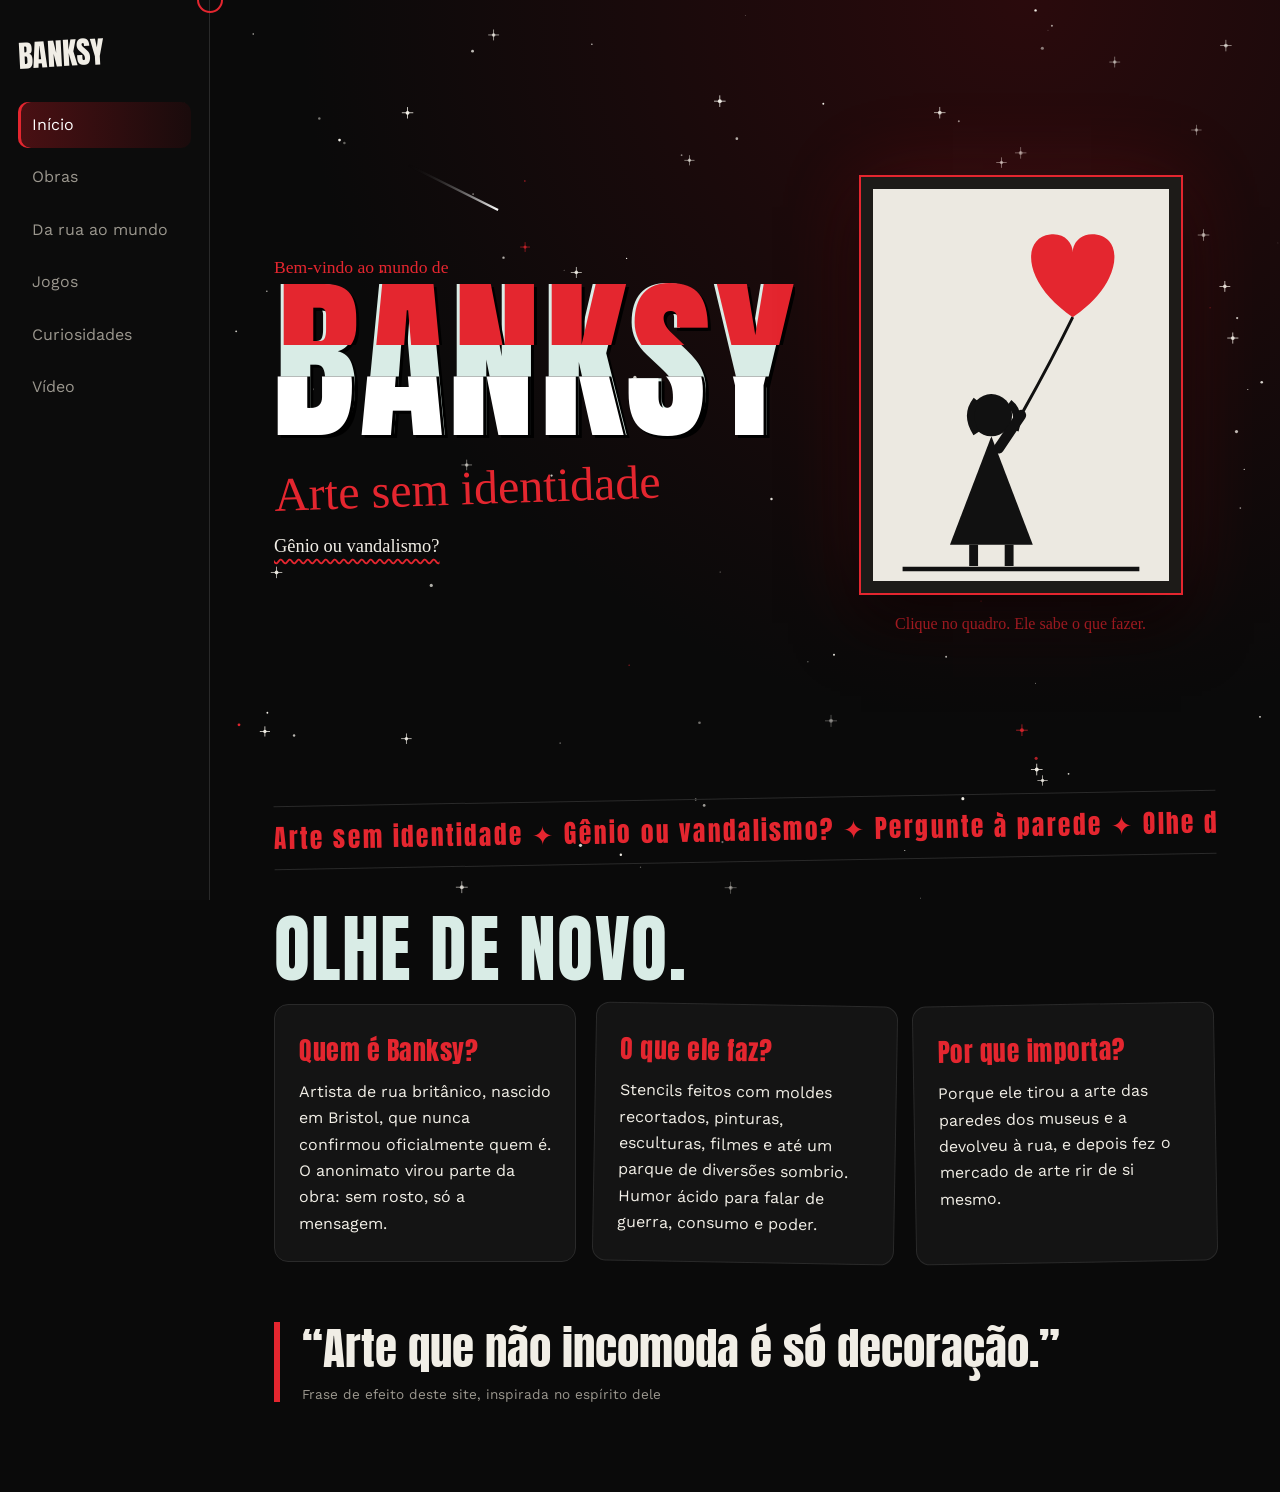
==== commit 875116a1: "Change hero image URL in index.html Updated the image source for the hero image." ====
--- a/index.html
+++ b/index.html
@@ -282,7 +282,7 @@
 
 /* ---------- Quadro que se tritura ---------- */
 const SVG=`<svg viewBox="0 0 200 260" preserveAspectRatio="none" xmlns="http://www.w3.org/2000/svg"><rect width="200" height="260" fill="#ece9e1"/><path d="M135 85C100 62 100 30 122 30c8 0 13 6 13 12 0-6 5-12 13-12 22 0 22 32-13 55z" fill="#e4262f"/><path d="M135 85Q120 115 100 150" stroke="#111" stroke-width="2" fill="none"/><circle cx="80" cy="150" r="14" fill="#111"/><path d="M70 140q-8 10 0 22M92 142q8 6 4 18" stroke="#111" stroke-width="5" fill="none"/><path d="M85 172L100 150" stroke="#111" stroke-width="7" stroke-linecap="round"/><path d="M80 164L52 236h56z" fill="#111"/><path d="M68 236v14M92 236v14" stroke="#111" stroke-width="6"/><path d="M20 252h160" stroke="#111" stroke-width="3"/></svg>`;
-const IMG_HERO='https://sothebys-com.brightspotcdn.com/83/e9/cca6390449ed946af7d71de68d6d/banksy-girl-with-red-balloon.jpg';
+const IMG_HERO='https://banksyexplained.com/images/prints/girl-with-balloon-2004/girl-with-balloon-unsigned-sothebys-18-march-2021.jpg';
 const frame=document.getElementById('frame');
 for(let i=0;i<10;i++){
   const s=document.createElement('div'); s.className='strip'; s.style.left=i*10+'%';
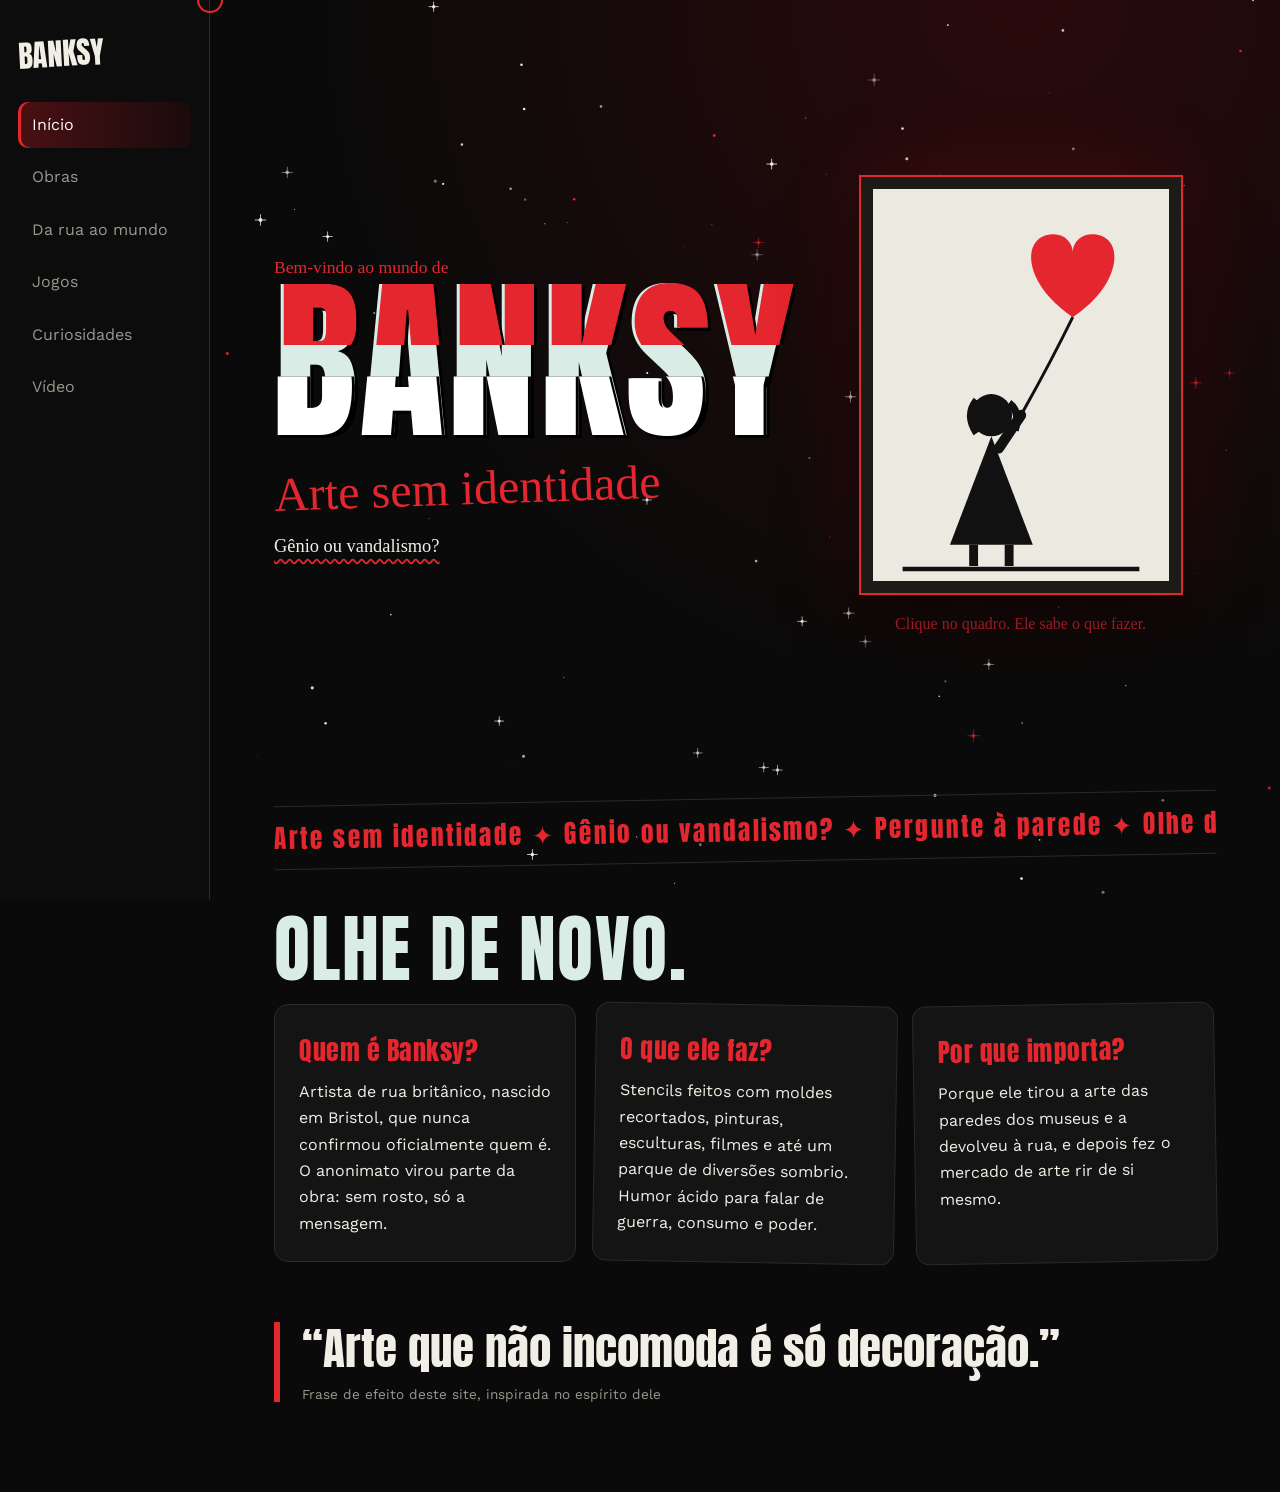
==== commit 2d9eb6a7: "Add image URL to 1990s Banksy history entry" ====
--- a/index.html
+++ b/index.html
@@ -238,7 +238,7 @@
  {img:'https://encrypted-tbn0.gstatic.com/images?q=tbn:ANd9GcTYKpkppV40YkUK_S6ROghInQEu4Vh9RuRFTkrG6Iv_fFZm5kExDc2b7Wpo&s=10',nome:'Murais de Borodianka',ano:2022,local:'Ucrânia',t:'rara',d:'Obras pintadas em prédios destruídos pela guerra, como uma criança derrubando um adulto no judô.'}
 ];
 const LINHA = [
- ['Anos 1990','Bristol: o começo','Ele aparece na cena de grafite de Bristol, cidade conhecida pela cultura de rua e pela música. Começa pintando à mão livre.',''],
+ ['Anos 1990','Bristol: o começo','Ele aparece na cena de grafite de Bristol, cidade conhecida pela cultura de rua e pela música. Começa pintando à mão livre.','https://www.banksynews.com/wp-content/uploads/2021/07/Freehand-piece-late-1990s-2.jpg'],
  ['Fim dos 1990','A virada do stencil','O molde recortado deixa o trabalho mais rápido e anônimo, útil para quem pinta na ilegalidade.',''],
  ['Início dos 2000','Londres vira palco','Ratos, macacos e policiais surgem pelas ruas. A menina com o balão aparece em 2002.',''],
  ['2005','Muro na Cisjordânia','Pinta obras no muro de separação em Belém e Jerusalém e chama atenção global.',''],
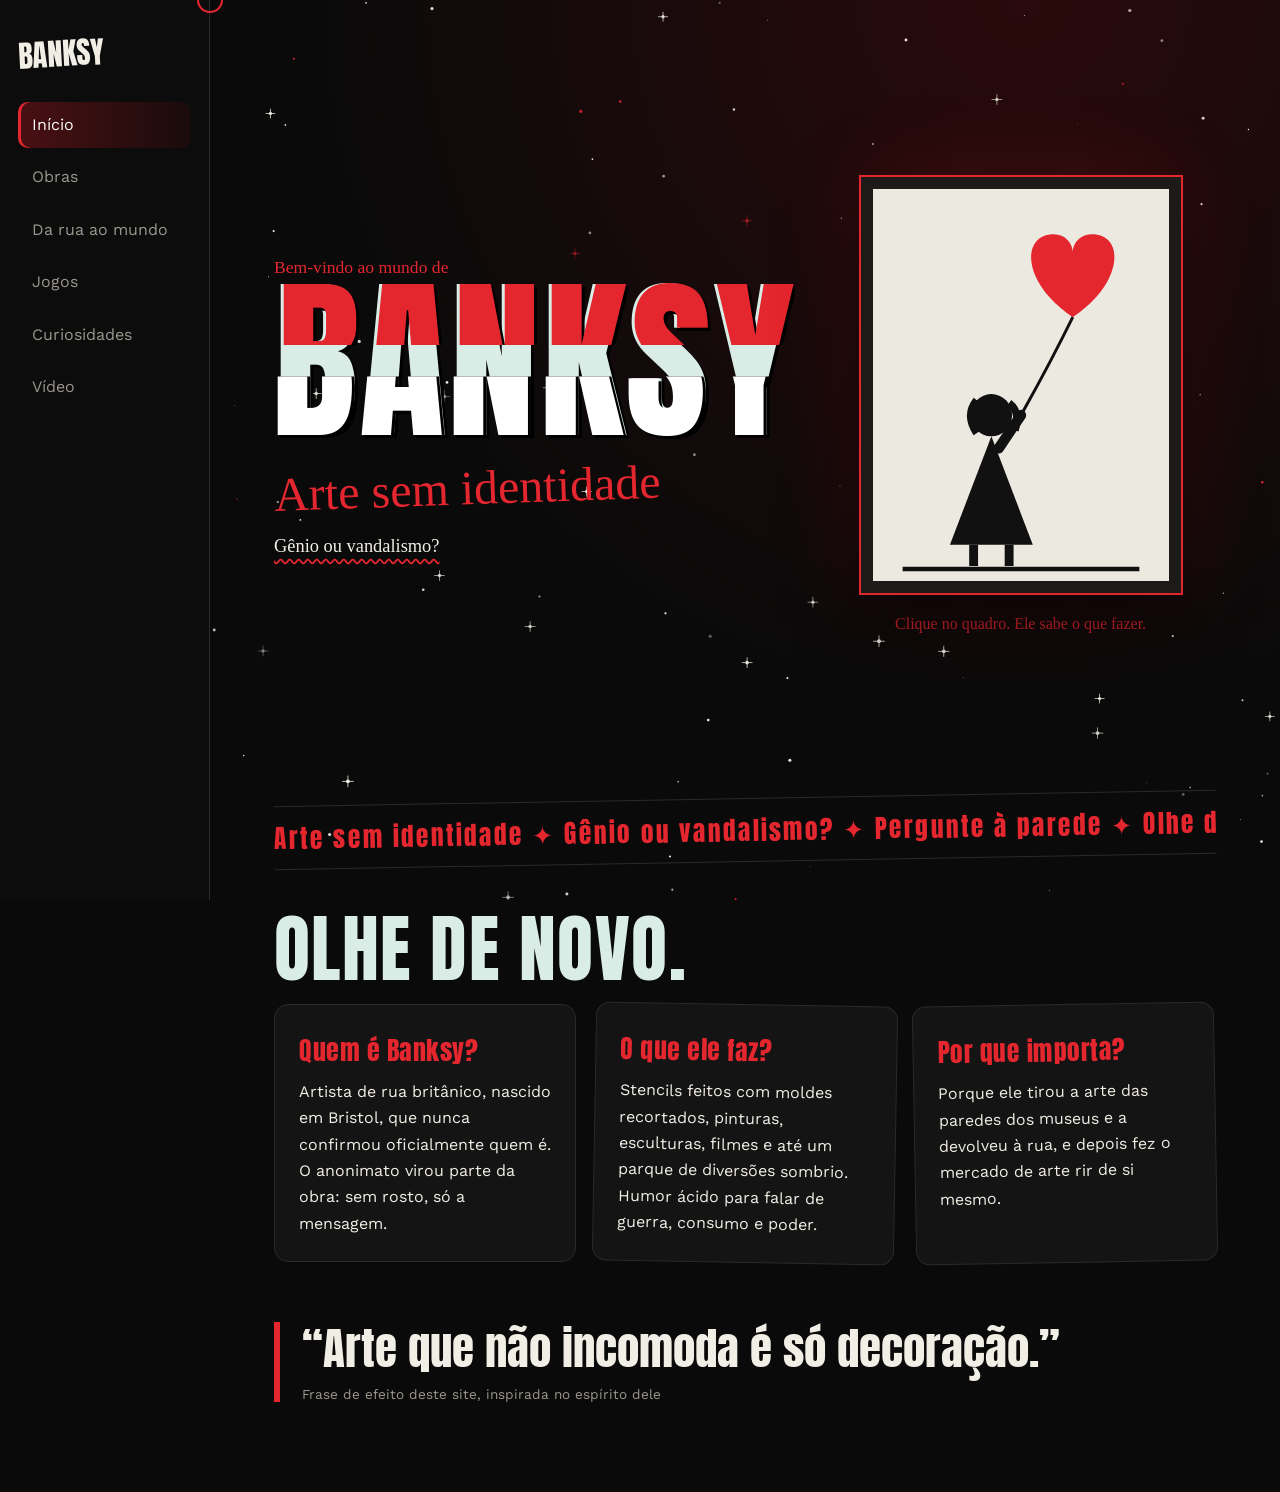
==== commit e15d63f2: "Add images and details to Banksy timeline" ====
--- a/index.html
+++ b/index.html
@@ -239,16 +239,16 @@
 ];
 const LINHA = [
  ['Anos 1990','Bristol: o começo','Ele aparece na cena de grafite de Bristol, cidade conhecida pela cultura de rua e pela música. Começa pintando à mão livre.','https://www.banksynews.com/wp-content/uploads/2021/07/Freehand-piece-late-1990s-2.jpg'],
- ['Fim dos 1990','A virada do stencil','O molde recortado deixa o trabalho mais rápido e anônimo, útil para quem pinta na ilegalidade.',''],
- ['Início dos 2000','Londres vira palco','Ratos, macacos e policiais surgem pelas ruas. A menina com o balão aparece em 2002.',''],
- ['2005','Muro na Cisjordânia','Pinta obras no muro de separação em Belém e Jerusalém e chama atenção global.',''],
- ['2005','Invade os museus','Pendura obras próprias, sem permissão, em museus de Londres e Nova York.',''],
- ['2010','Exit Through the Gift Shop','Seu filme é indicado ao Oscar de melhor documentário.',''],
- ['2013','Nova York, um mês','A residência “Better Out Than In” cria uma obra nova por dia pela cidade.',''],
- ['2015','Dismaland','Um parque de diversões sombrio em Weston-super-Mare, na Inglaterra, recebe milhares de visitantes.',''],
- ['2017','Walled Off Hotel','Abre um hotel em Belém, de frente para o muro, com quartos e obras suas.',''],
- ['2018','A tela se tritura','Girl with Balloon se destrói após ser vendida na Sotheby’s e ganha outro nome e outro valor.',''],
- ['2022','Ucrânia','Obras surgem em Kiev e arredores, e a guerra vira tema direto.','']
+ ['Fim dos 1990','A virada do stencil','O molde recortado deixa o trabalho mais rápido e anônimo, útil para quem pinta na ilegalidade.','https://thumb.wikimedia.org/wikipedia/commons/thumb/9/94/Well_hung_lover_1.jpg/500px-Well_hung_lover_1.jpg?utm_source=pt.wikipedia.org&utm_campaign=parser&utm_content=thumbnail'],
+ ['Início dos 2000','Londres vira palco','Ratos, macacos e policiais surgem pelas ruas. A menina com o balão aparece em 2002.','https://encrypted-tbn0.gstatic.com/images?q=tbn:ANd9GcR803Qj9cxQA-mRTmSiF-nwyZzg16gLgAxL0SL8HLa0oQ&s=10'],
+ ['2005','Muro na Cisjordânia','Pinta obras no muro de separação em Belém e Jerusalém e chama atenção global.','https://m.extra.globo.com/incoming/24154807-494-387/w640h360-PROP/86258896_an-artwork-dubbed-scar-of-bethlehem-by-street-artist-banksy-is-displayed-in-the-walled-off-(1).jpg'],
+ ['2005','Invade os museus','Pendura obras próprias, sem permissão, em museus de Londres e Nova York.','https://banksyexplained.com/images/artist/banksy-museum-pranks-2003-2005/TATE-BRITAIN-PRANK-PIC-1.jpg'],
+ ['2010','Exit Through the Gift Shop','Seu filme é indicado ao Oscar de melhor documentário.','https://nanu.blog.br/wp-content/uploads/2017/06/filme.jpg'],
+ ['2013','Nova York, um mês','A residência “Better Out Than In” cria uma obra nova por dia pela cidade.','https://ogimg.infoglobo.com.br/in/10223701-d99-b2a/FT1086A/banksy.jpg'],
+ ['2015','Dismaland','Um parque de diversões sombrio em Weston-super-Mare, na Inglaterra, recebe milhares de visitantes.','https://s2.glbimg.com/dCK5qFS_pHZEOzOkJqGidCnP_Tg=/1200x/smart/filters:cover():strip_icc()/i.s3.glbimg.com/v1/AUTH_5dfbcf92c1a84b20a5da5024d398ff2f/internal_photos/bs/2022/p/B/Z9RuE7SK2z75zkJbgssg/2015-08-21-01-banksy-dismaland.jpg'],
+ ['2017','Walled Off Hotel','Abre um hotel em Belém, de frente para o muro, com quartos e obras suas.','https://encrypted-tbn0.gstatic.com/images?q=tbn:ANd9GcSDlEdo-YPTUzVJ2nm3dr2rLruONSO39HkHxAwZEZNrDN2K9c8DA5XWh8ZP&s=10'],
+ ['2018','A tela se tritura','Girl with Balloon se destrói após ser vendida na Sotheby’s e ganha outro nome e outro valor.','https://s2-g1.glbimg.com/oN3P-lfOpU-cjGPpmDUGuxmkRKY=/0x0:684x789/984x0/smart/filters:strip_icc()/i.s3.glbimg.com/v1/AUTH_59edd422c0c84a879bd37670ae4f538a/internal_photos/bs/2018/9/l/Y3N3BPTGa3VWiMkSFXpQ/banksy.jpg'],
+ ['2022','Ucrânia','Obras surgem em Kiev e arredores, e a guerra vira tema direto.','https://encrypted-tbn0.gstatic.com/images?q=tbn:ANd9GcT3TyUEJYZzDw1Ct9FgAQaD7FLmDCZcAyEBf15mL6HLrTSPAHSPBhmWXIKQ&s=10']
 ];
 const CURIOS = [
  ['Ninguém sabe quem ele é','Teorias existem, mas nunca houve confirmação oficial dele.','O anonimato protege contra processos e aumenta o mistério.'],
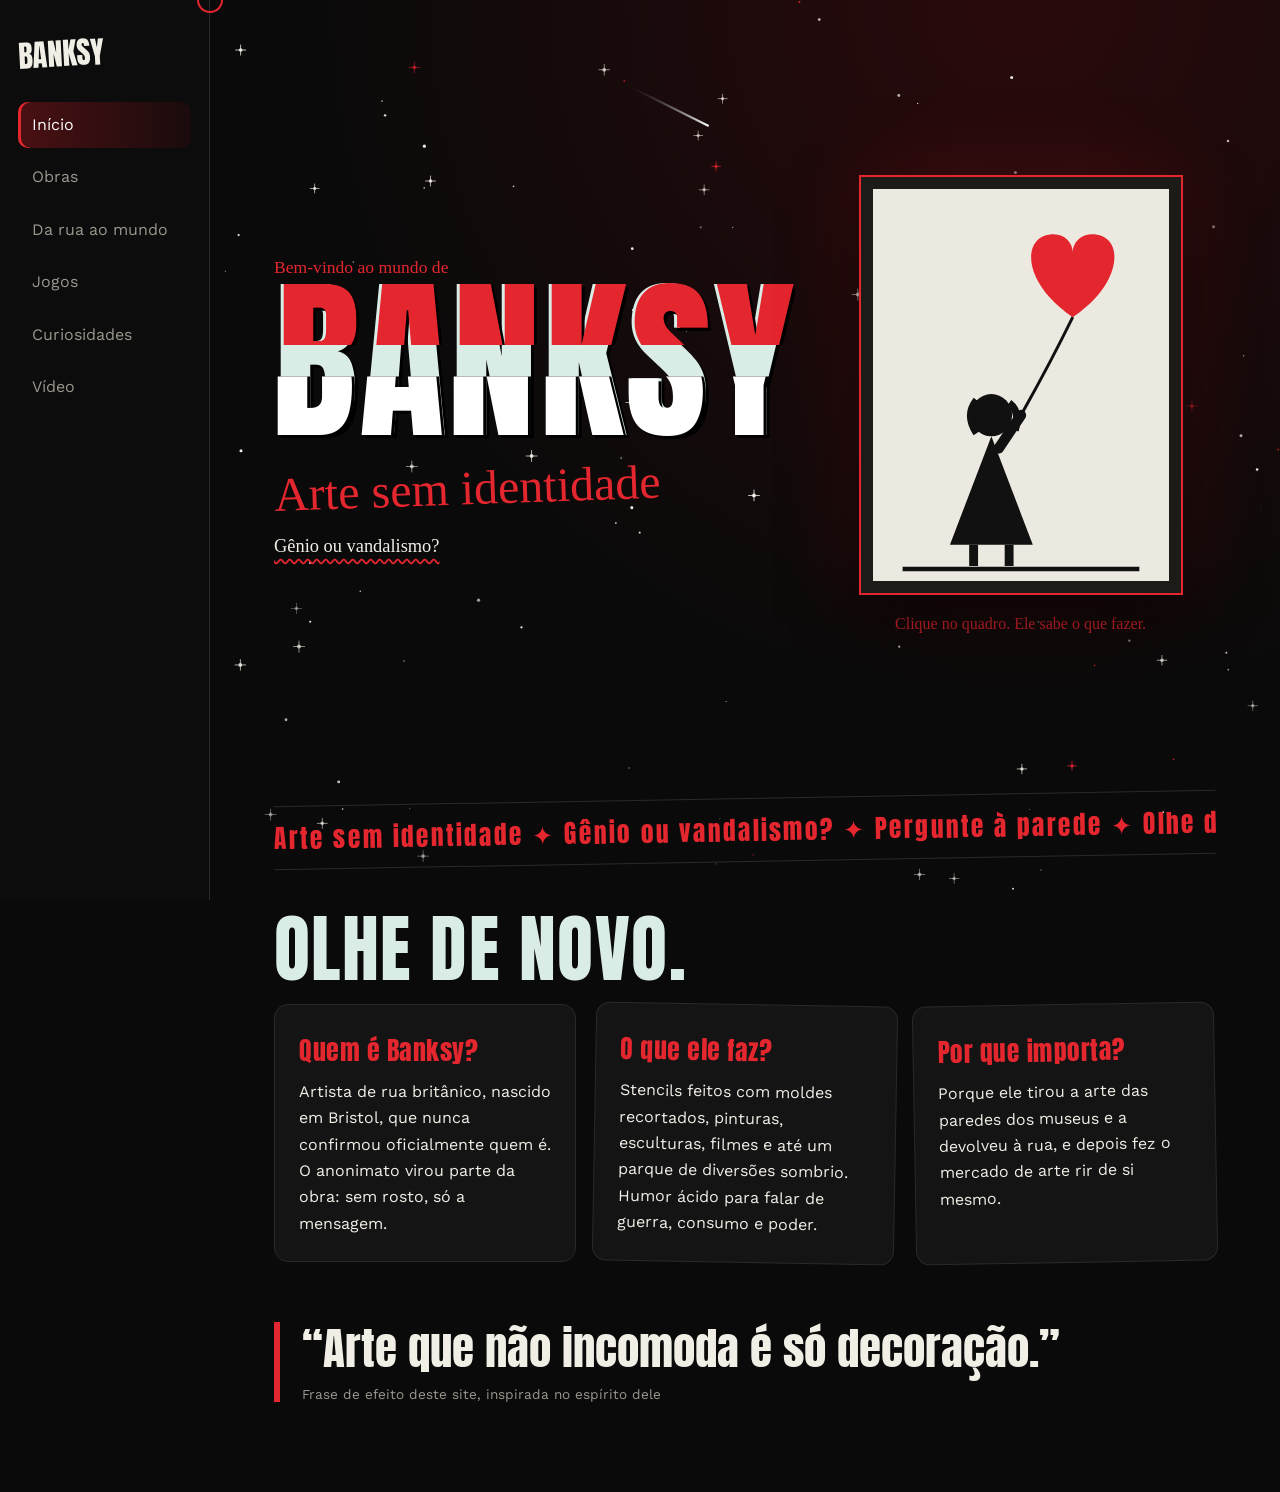
==== commit eb13d5b3: "Add image URLs to MEM array in index.html Updated the MEM array to include image URLs for artworks." ====
--- a/index.html
+++ b/index.html
@@ -258,7 +258,7 @@
  ['O caso da trituradora','Dizem que ele escondeu o mecanismo na moldura anos antes.','Depois da venda, a obra valeu ainda mais.'],
  ['Parque de diversões do mal','Dismaland tinha atrações como um castelo em ruínas e um carrossel de cavalos.','Foi desmontado, e a madeira virou abrigo para refugiados em Calais.']
 ];
-const MEM = [['🎈','Girl with Balloon',''],['🐀','Rato',''],['💐','Flower Thrower',''],['👮','Kissing Coppers',''],['🐒','Macacos',''],['📱','Mobile Lovers',''],['🏨','Walled Off',''],['✂️','Love is in the Bin','']];
+const MEM = [['🎈','Girl with Balloon','https://banksyexplained.com/images/prints/girl-with-balloon-2004/girl-with-balloon-unsigned-sothebys-18-march-2021.jpg'],['🐀','Rato','https://encrypted-tbn0.gstatic.com/images?q=tbn:ANd9GcTpOCmIMNP9MZ4T6lIMaBXz1IY7jCefB6pKA8cpjiPnYA&s'],['💐','Flower Thrower','https://encrypted-tbn0.gstatic.com/images?q=tbn:ANd9GcTmz37TUC5vTLI3oudLMB-uQiEifsKoJgolU7RdTM_jNXGnR_njc18-_Y4&s=10'],['👮','Kissing Coppers','https://banksyexplained.com/images/originals/kissing-coppers-2005/KISSING-COPPERS-2005-SOTHEBYS-MARCH-2022.jpg'],['🐒','Macacos','https://i.guim.co.uk/img/media/d3a704278a45ce7841a6b5a0a7de7410c4acda3f/0_152_4556_2734/master/4556.jpg?width=445&dpr=1&s=none&crop=none'],['📱','Mobile Lovers','https://m.media-amazon.com/images/I/714sWnypBDL._AC_UF1000,1000_QL80_.jpg'],['🏨','Walled Off','https://www.thisiscolossal.com/wp-content/uploads/2017/03/hotel-5.jpg'],['✂️','Love is in the Bin','https://sothebys-com.brightspotcdn.com/dims4/default/e5d193b/2147483647/strip/true/crop/1800x2700+0+0/resize/684x1026!/quality/90/?url=http%3A%2F%2Fsothebys-brightspot.s3.amazonaws.com%2Fdotcom%2F8f%2Fcd%2F387d61724c5da3914c515934de1b%2Fbanksy-love-is-in-the-bin.jpg']];
 const QUIZ = [
  ['Banksy é de Bristol, na Inglaterra.',true,'Segundo a maioria dos relatos, sim, mas ele nunca confirmou.'],
  ['A identidade de Banksy foi oficialmente revelada.',false,'Nunca foi confirmada. Há apenas teorias.'],
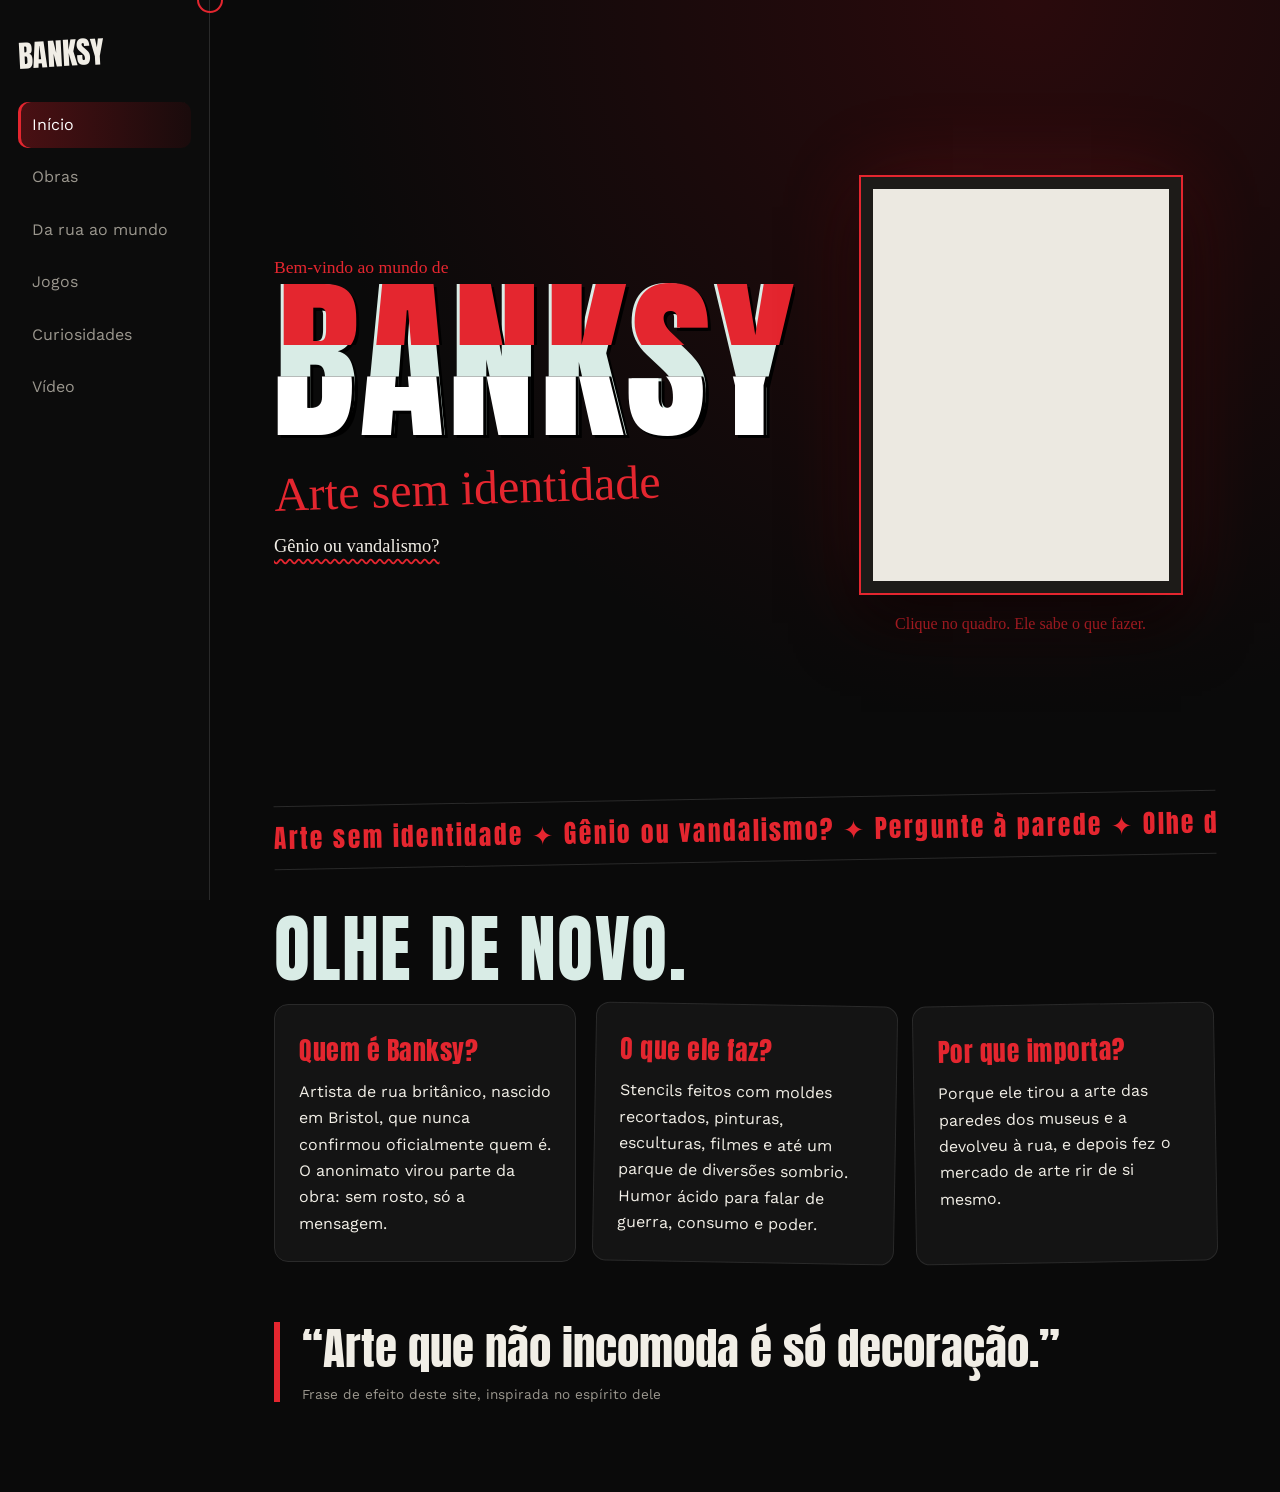
==== commit 35d17280: "Update frame element ID in index.html" ====
--- a/index.html
+++ b/index.html
@@ -283,7 +283,7 @@
 /* ---------- Quadro que se tritura ---------- */
 const SVG=`<svg viewBox="0 0 200 260" preserveAspectRatio="none" xmlns="http://www.w3.org/2000/svg"><rect width="200" height="260" fill="#ece9e1"/><path d="M135 85C100 62 100 30 122 30c8 0 13 6 13 12 0-6 5-12 13-12 22 0 22 32-13 55z" fill="#e4262f"/><path d="M135 85Q120 115 100 150" stroke="#111" stroke-width="2" fill="none"/><circle cx="80" cy="150" r="14" fill="#111"/><path d="M70 140q-8 10 0 22M92 142q8 6 4 18" stroke="#111" stroke-width="5" fill="none"/><path d="M85 172L100 150" stroke="#111" stroke-width="7" stroke-linecap="round"/><path d="M80 164L52 236h56z" fill="#111"/><path d="M68 236v14M92 236v14" stroke="#111" stroke-width="6"/><path d="M20 252h160" stroke="#111" stroke-width="3"/></svg>`;
 const IMG_HERO='https://banksyexplained.com/images/prints/girl-with-balloon-2004/girl-with-balloon-unsigned-sothebys-18-march-2021.jpg';
-const frame=document.getElementById('frame');
+const frame=document.getElementById('Girl with balloon');
 for(let i=0;i<10;i++){
   const s=document.createElement('div'); s.className='strip'; s.style.left=i*10+'%';
   s.style.setProperty('--d',(38+Math.random()*22)+'%'); s.style.setProperty('--r',(Math.random()*8-4)+'deg');
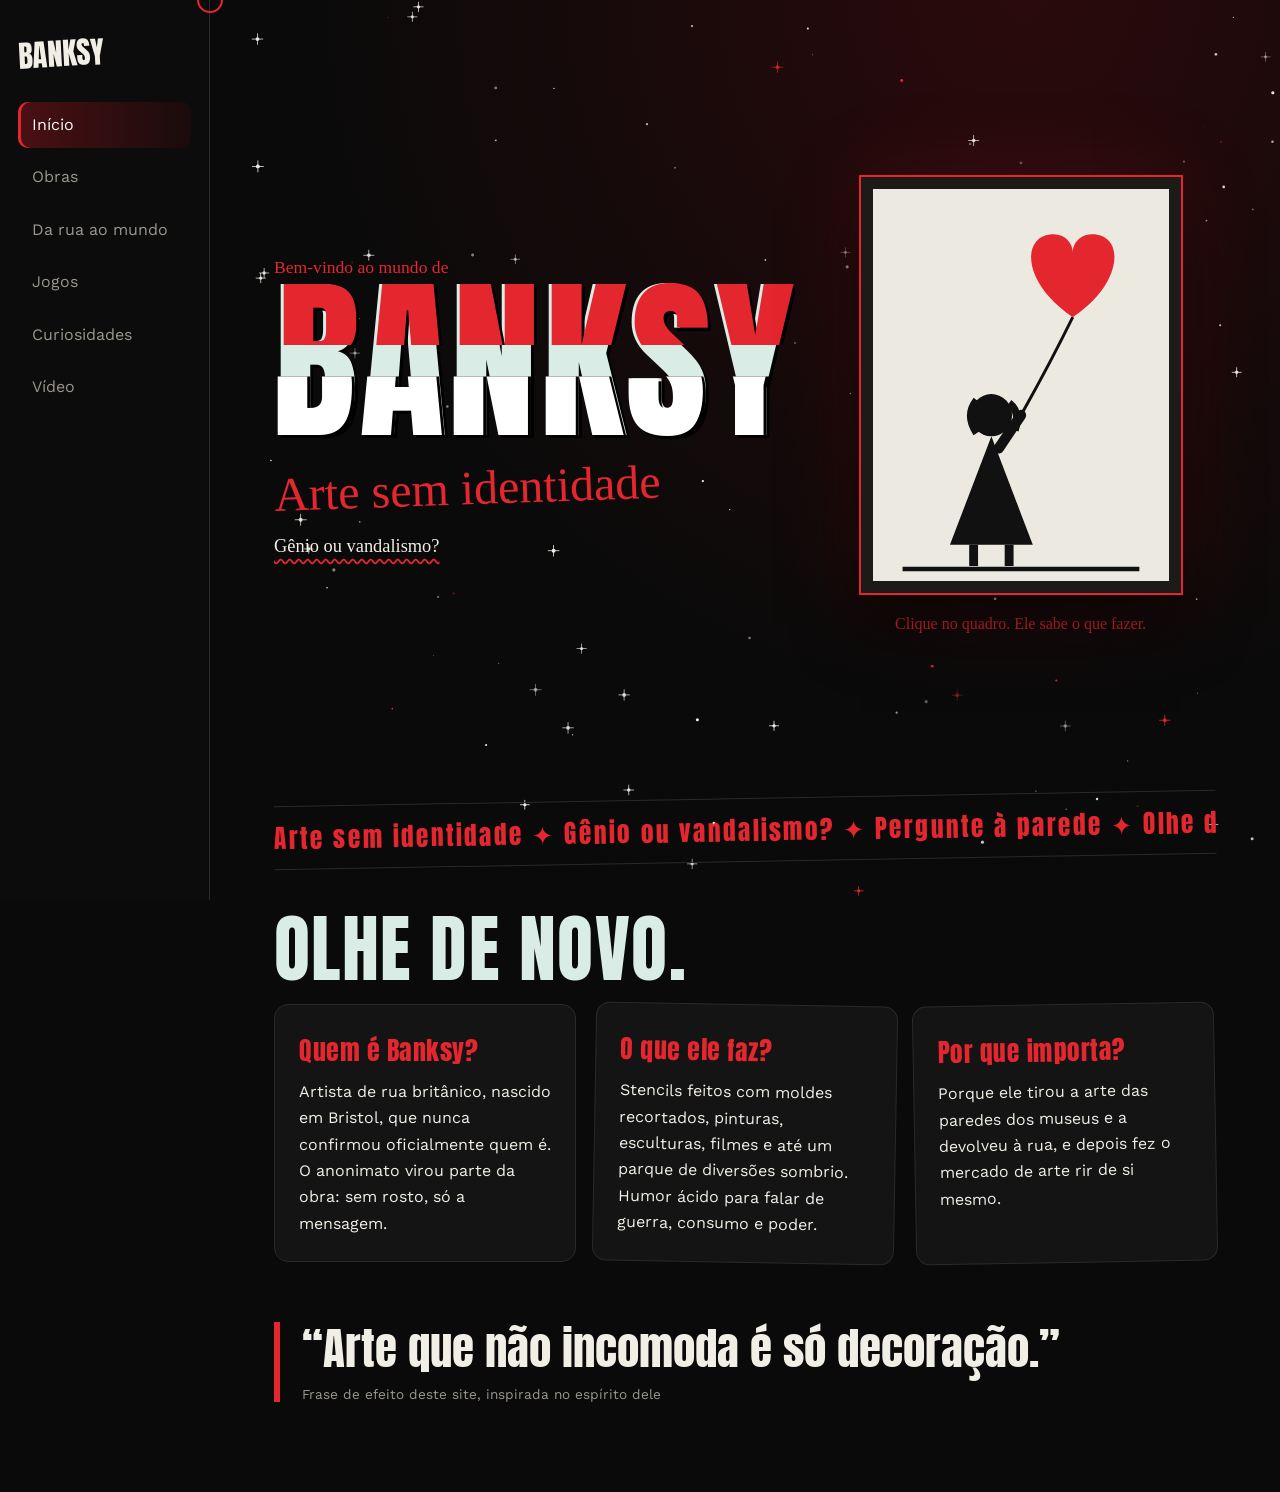
==== commit 6ec062fc: "Update hero image and frame element ID" ====
--- a/index.html
+++ b/index.html
@@ -282,8 +282,8 @@
 
 /* ---------- Quadro que se tritura ---------- */
 const SVG=`<svg viewBox="0 0 200 260" preserveAspectRatio="none" xmlns="http://www.w3.org/2000/svg"><rect width="200" height="260" fill="#ece9e1"/><path d="M135 85C100 62 100 30 122 30c8 0 13 6 13 12 0-6 5-12 13-12 22 0 22 32-13 55z" fill="#e4262f"/><path d="M135 85Q120 115 100 150" stroke="#111" stroke-width="2" fill="none"/><circle cx="80" cy="150" r="14" fill="#111"/><path d="M70 140q-8 10 0 22M92 142q8 6 4 18" stroke="#111" stroke-width="5" fill="none"/><path d="M85 172L100 150" stroke="#111" stroke-width="7" stroke-linecap="round"/><path d="M80 164L52 236h56z" fill="#111"/><path d="M68 236v14M92 236v14" stroke="#111" stroke-width="6"/><path d="M20 252h160" stroke="#111" stroke-width="3"/></svg>`;
-const IMG_HERO='https://banksyexplained.com/images/prints/girl-with-balloon-2004/girl-with-balloon-unsigned-sothebys-18-march-2021.jpg';
-const frame=document.getElementById('Girl with balloon');
+const IMG_HERO='https://ichef.bbci.co.uk/news/480/cpsprodpb/28F3/production/_103838401_049792298-1.jpg.webp';
+const frame=document.getElementById('frame');
 for(let i=0;i<10;i++){
   const s=document.createElement('div'); s.className='strip'; s.style.left=i*10+'%';
   s.style.setProperty('--d',(38+Math.random()*22)+'%'); s.style.setProperty('--r',(Math.random()*8-4)+'deg');
